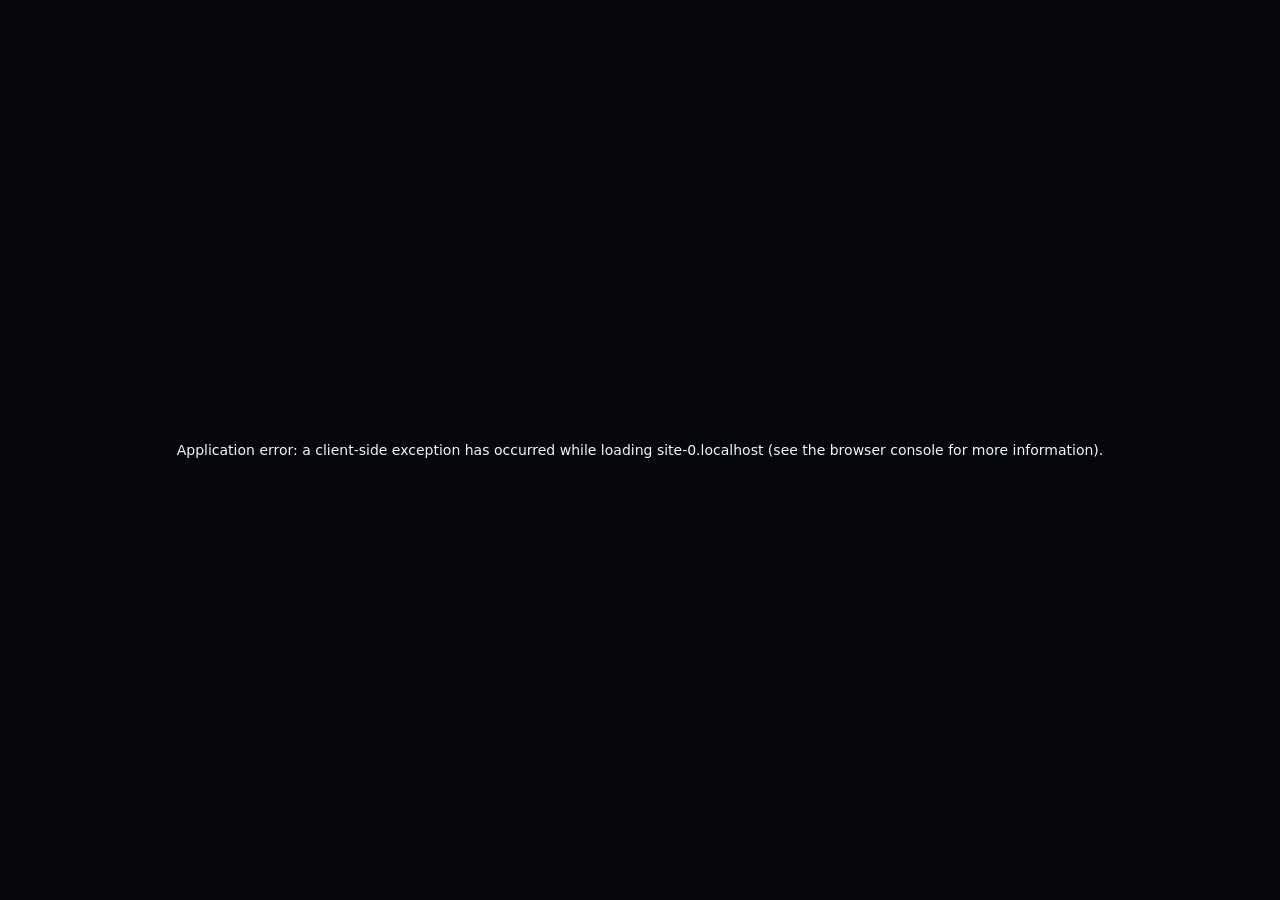
==== links.html @ 50192e91 "first commit" ====
<!DOCTYPE html><html lang="en" class="dark"><head><meta charSet="utf-8"/><meta name="viewport" content="width=device-width, initial-scale=1, viewport-fit=cover"/><link rel="preload" as="image" imageSrcSet="/_next/image?url=%2Flogo%2Forizontal_dark.png&amp;w=256&amp;q=75 1x, /_next/image?url=%2Flogo%2Forizontal_dark.png&amp;w=384&amp;q=75 2x"/><link rel="preload" as="image" imageSrcSet="/_next/image?url=%2Flogo%2Flogo.png&amp;w=32&amp;q=75 1x, /_next/image?url=%2Flogo%2Flogo.png&amp;w=48&amp;q=75 2x"/><link rel="stylesheet" href="/_next/static/css/7fbef840b55ca058.css" data-precedence="next"/><link rel="preload" as="script" fetchPriority="low" href="/_next/static/chunks/webpack-b70523822171baf7.js"/><script src="/_next/static/chunks/6d6cfd68-b781d8895e5e74b9.js" async=""></script><script src="/_next/static/chunks/381-860d182af0b8cc11.js" async=""></script><script src="/_next/static/chunks/main-app-25e0ee4512bead2b.js" async=""></script><script src="/_next/static/chunks/383-ba7be3ce822de2a2.js" async=""></script><script src="/_next/static/chunks/681-6764b51f396609ff.js" async=""></script><script src="/_next/static/chunks/487-b0c5629124b8f4a0.js" async=""></script><script src="/_next/static/chunks/app/links/page-db71707fa51d9bb1.js" async=""></script><script src="/_next/static/chunks/app/layout-7a78516323d9fe87.js" async=""></script><script src="/_next/static/chunks/app/not-found-2d436e8ee4851ce6.js" async=""></script><meta name="virtual-protocol-site-verification" content="6c3e185d72cd90257124e6027bcaf0b9"/><link rel="preconnect" href="https://fonts.googleapis.com"/><link rel="preconnect" href="https://fonts.gstatic.com" crossorigin="anonymous"/><link href="https://fonts.googleapis.com/css2?family=Inter:wght@400;500;600;700&amp;family=Geist+Mono:wght@400;500;600&amp;display=swap" rel="stylesheet"/><script src="/_next/static/chunks/polyfills-42372ed130431b0a.js" noModule=""></script></head><body class="bg-bg-deepest text-text-primary antialiased"><div hidden=""><!--$?--><template id="B:0"></template><!--/$--></div><script type="application/ld+json">{"@context":"https://schema.org","@graph":[{"@type":"Organization","@id":"https://mandate.finance/#organization","name":"Mandate","url":"https://mandate.finance","logo":"https://mandate.finance/logo/android-chrome-512x512.png"},{"@type":"WebSite","@id":"https://mandate.finance/#website","url":"https://mandate.finance","name":"Mandate","publisher":{"@id":"https://mandate.finance/#organization"},"inLanguage":"en"}]}</script><a href="#main-content" class="skip-to-main">Skip to content</a><main class="relative min-h-dvh overflow-hidden bg-bg-deepest text-text-primary"><div aria-hidden="true" class="pointer-events-none absolute inset-0" style="background:radial-gradient(ellipse 80% 50% at 50% -10%, color-mix(in srgb, var(--color-accent-500) 22%, transparent), transparent 70%), radial-gradient(ellipse 60% 40% at 80% 100%, color-mix(in srgb, #0ea5e9 10%, transparent), transparent 65%)"></div><div class="relative mx-auto flex w-full max-w-md flex-col px-4 pb-12 pt-8 sm:px-5 sm:pt-12"><a class="mb-8 self-start text-xs text-text-tertiary hover:text-text-secondary transition-colors" href="/">← <!-- -->Back to home</a><header class="mb-8 flex flex-col items-center text-center"><img alt="Mandate" width="144" height="36" decoding="async" data-nimg="1" class="object-contain shrink-0 h-9 w-auto" style="color:transparent" srcSet="/_next/image?url=%2Flogo%2Forizontal_dark.png&amp;w=256&amp;q=75 1x, /_next/image?url=%2Flogo%2Forizontal_dark.png&amp;w=384&amp;q=75 2x" src="/_next/image?url=%2Flogo%2Forizontal_dark.png&amp;w=384&amp;q=75"/><span class="text-xs text-text-tertiary italic tracking-wide mt-3 block">Your Rules. Your Money. Always.</span><p class="mt-3 max-w-[28ch] text-sm leading-relaxed text-text-secondary">Everything Mandate, in one place.</p></header><div class="space-y-7"><section class="space-y-2.5"><h2 class="px-1 text-[10px] font-semibold uppercase tracking-[0.16em] text-text-tertiary">Product</h2><div class="space-y-2"><a href="https://app.mandate.finance" target="_blank" rel="noopener noreferrer" class="group flex w-full items-center gap-3 rounded-2xl border border-accent-500/35 bg-accent-500/10 px-4 py-3.5 text-left transition-colors hover:bg-accent-500/15"><span class="flex h-10 w-10 shrink-0 items-center justify-center rounded-xl border border-accent-500/30 bg-accent-500/10"><img alt="Mandate" width="22" height="22" decoding="async" data-nimg="1" class="object-contain shrink-0" style="color:transparent" srcSet="/_next/image?url=%2Flogo%2Flogo.png&amp;w=32&amp;q=75 1x, /_next/image?url=%2Flogo%2Flogo.png&amp;w=48&amp;q=75 2x" src="/_next/image?url=%2Flogo%2Flogo.png&amp;w=48&amp;q=75"/></span><span class="min-w-0 flex-1"><span class="block text-sm font-semibold text-accent-200">Open Mandate app</span><span class="block text-[11px] text-text-tertiary mt-0.5">app.mandate.finance</span></span><svg xmlns="http://www.w3.org/2000/svg" width="24" height="24" viewBox="0 0 24 24" fill="none" stroke="currentColor" stroke-width="2" stroke-linecap="round" stroke-linejoin="round" class="lucide lucide-external-link h-3.5 w-3.5 shrink-0 text-accent-400/70"><path d="M15 3h6v6"></path><path d="M10 14 21 3"></path><path d="M18 13v6a2 2 0 0 1-2 2H5a2 2 0 0 1-2-2V8a2 2 0 0 1 2-2h6"></path></svg></a><a href="https://testflight.apple.com/join/zDsEtmat" target="_blank" rel="noopener noreferrer" class="group flex w-full items-center gap-3 rounded-2xl border px-4 py-3.5 text-left transition-colors border-white/10 bg-white/[0.03] hover:bg-white/[0.06] hover:border-white/16"><span class="flex h-10 w-10 shrink-0 items-center justify-center rounded-xl border border-white/10 bg-bg-elevated/80 text-text-secondary"><img alt="" loading="lazy" width="18" height="18" decoding="async" data-nimg="1" class="h-[18px] w-[18px] rounded-[4px]" style="color:transparent" srcSet="/_next/image?url=%2Flogo%2Fapple-touch-icon.png&amp;w=32&amp;q=75 1x, /_next/image?url=%2Flogo%2Fapple-touch-icon.png&amp;w=48&amp;q=75 2x" src="/_next/image?url=%2Flogo%2Fapple-touch-icon.png&amp;w=48&amp;q=75"/></span><span class="min-w-0 flex-1"><span class="block text-sm font-semibold truncate text-text-primary">App Store</span><span class="block text-[11px] text-text-tertiary truncate mt-0.5">Alpha · TestFlight</span></span><svg xmlns="http://www.w3.org/2000/svg" width="24" height="24" viewBox="0 0 24 24" fill="none" stroke="currentColor" stroke-width="2" stroke-linecap="round" stroke-linejoin="round" class="lucide lucide-external-link h-3.5 w-3.5 shrink-0 text-text-tertiary opacity-0 transition-opacity group-hover:opacity-100"><path d="M15 3h6v6"></path><path d="M10 14 21 3"></path><path d="M18 13v6a2 2 0 0 1-2 2H5a2 2 0 0 1-2-2V8a2 2 0 0 1 2-2h6"></path></svg></a><a href="https://play.google.com/store/apps/details?id=finance.mandate.app" target="_blank" rel="noopener noreferrer" class="group flex w-full items-center gap-3 rounded-2xl border px-4 py-3.5 text-left transition-colors border-white/10 bg-white/[0.03] hover:bg-white/[0.06] hover:border-white/16"><span class="flex h-10 w-10 shrink-0 items-center justify-center rounded-xl border border-white/10 bg-bg-elevated/80 text-text-secondary"><img alt="" loading="lazy" width="16" height="16" decoding="async" data-nimg="1" class="rounded-[3px] object-contain h-[18px] w-[18px]" style="color:transparent" src="/brand/google-play.svg"/></span><span class="min-w-0 flex-1"><span class="block text-sm font-semibold truncate text-text-primary">Google Play</span><span class="block text-[11px] text-text-tertiary truncate mt-0.5">Coming soon</span></span><svg xmlns="http://www.w3.org/2000/svg" width="24" height="24" viewBox="0 0 24 24" fill="none" stroke="currentColor" stroke-width="2" stroke-linecap="round" stroke-linejoin="round" class="lucide lucide-external-link h-3.5 w-3.5 shrink-0 text-text-tertiary opacity-0 transition-opacity group-hover:opacity-100"><path d="M15 3h6v6"></path><path d="M10 14 21 3"></path><path d="M18 13v6a2 2 0 0 1-2 2H5a2 2 0 0 1-2-2V8a2 2 0 0 1 2-2h6"></path></svg></a></div></section><section class="space-y-2.5"><h2 class="px-1 text-[10px] font-semibold uppercase tracking-[0.16em] text-text-tertiary">$MANDATE</h2><div class="space-y-2"><a href="https://app.virtuals.io/virtuals/119656" target="_blank" rel="noopener noreferrer" class="group flex w-full items-center gap-3 rounded-2xl border px-4 py-3.5 text-left transition-colors border-accent-500/35 bg-accent-500/10 hover:bg-accent-500/15"><span class="flex h-10 w-10 shrink-0 items-center justify-center rounded-xl border border-accent-500/30 bg-accent-500/10 text-accent-300"><img alt="Virtuals" loading="lazy" width="16" height="16" decoding="async" data-nimg="1" class="rounded-[3px] object-contain h-5 w-5" style="color:transparent" src="/brand/virtuals.png"/></span><span class="min-w-0 flex-1"><span class="block text-sm font-semibold truncate text-accent-200">$MANDATE — Virtuals</span><span class="block text-[11px] text-text-tertiary truncate mt-0.5">Token page on Virtuals</span></span><svg xmlns="http://www.w3.org/2000/svg" width="24" height="24" viewBox="0 0 24 24" fill="none" stroke="currentColor" stroke-width="2" stroke-linecap="round" stroke-linejoin="round" class="lucide lucide-external-link h-3.5 w-3.5 shrink-0 text-text-tertiary opacity-0 transition-opacity group-hover:opacity-100"><path d="M15 3h6v6"></path><path d="M10 14 21 3"></path><path d="M18 13v6a2 2 0 0 1-2 2H5a2 2 0 0 1-2-2V8a2 2 0 0 1 2-2h6"></path></svg></a><a href="https://matcha.xyz/tokens/robinhood/0x51cbdd4980d60a579a0793dfa28045fe751bdc9f?buyAddress=0x51cbdd4980d60a579a0793dfa28045fe751bdc9f&amp;buyChain=4663&amp;sellAddress=0x5fc5360d0400a0fd4f2af552add042d716f1d168&amp;sellChain=4663" target="_blank" rel="noopener noreferrer" class="group flex w-full items-center gap-3 rounded-2xl border px-4 py-3.5 text-left transition-colors border-white/10 bg-white/[0.03] hover:bg-white/[0.06] hover:border-white/16"><span class="flex h-10 w-10 shrink-0 items-center justify-center rounded-xl border border-white/10 bg-bg-elevated/80 text-text-secondary"><img alt="Matcha" loading="lazy" width="16" height="16" decoding="async" data-nimg="1" class="rounded-[3px] object-contain h-5 w-5" style="color:transparent" src="/brand/matcha.png"/></span><span class="min-w-0 flex-1"><span class="block text-sm font-semibold truncate text-text-primary">Trade on Matcha</span><span class="block text-[11px] text-text-tertiary truncate mt-0.5">Robinhood Chain · Matcha</span></span><svg xmlns="http://www.w3.org/2000/svg" width="24" height="24" viewBox="0 0 24 24" fill="none" stroke="currentColor" stroke-width="2" stroke-linecap="round" stroke-linejoin="round" class="lucide lucide-external-link h-3.5 w-3.5 shrink-0 text-text-tertiary opacity-0 transition-opacity group-hover:opacity-100"><path d="M15 3h6v6"></path><path d="M10 14 21 3"></path><path d="M18 13v6a2 2 0 0 1-2 2H5a2 2 0 0 1-2-2V8a2 2 0 0 1 2-2h6"></path></svg></a><a href="https://robinhoodchain.blockscout.com/address/0x51cbDD4980D60A579A0793dfA28045fE751bdC9f" target="_blank" rel="noopener noreferrer" class="group flex w-full items-center gap-3 rounded-2xl border px-4 py-3.5 text-left transition-colors border-white/10 bg-white/[0.03] hover:bg-white/[0.06] hover:border-white/16"><span class="flex h-10 w-10 shrink-0 items-center justify-center rounded-xl border border-white/10 bg-bg-elevated/80 text-text-secondary"><img alt="Blockscout" loading="lazy" width="16" height="16" decoding="async" data-nimg="1" class="rounded-[3px] object-contain h-5 w-5" style="color:transparent" src="/brand/blockscout.png"/></span><span class="min-w-0 flex-1"><span class="block text-sm font-semibold truncate text-text-primary">Blockscout</span><span class="block text-[11px] text-text-tertiary truncate mt-0.5">View contract on explorer</span></span><svg xmlns="http://www.w3.org/2000/svg" width="24" height="24" viewBox="0 0 24 24" fill="none" stroke="currentColor" stroke-width="2" stroke-linecap="round" stroke-linejoin="round" class="lucide lucide-external-link h-3.5 w-3.5 shrink-0 text-text-tertiary opacity-0 transition-opacity group-hover:opacity-100"><path d="M15 3h6v6"></path><path d="M10 14 21 3"></path><path d="M18 13v6a2 2 0 0 1-2 2H5a2 2 0 0 1-2-2V8a2 2 0 0 1 2-2h6"></path></svg></a><a href="https://robinscan.io/address/0x51cbDD4980D60A579A0793dfA28045fE751bdC9f" target="_blank" rel="noopener noreferrer" class="group flex w-full items-center gap-3 rounded-2xl border px-4 py-3.5 text-left transition-colors border-white/10 bg-white/[0.03] hover:bg-white/[0.06] hover:border-white/16"><span class="flex h-10 w-10 shrink-0 items-center justify-center rounded-xl border border-white/10 bg-bg-elevated/80 text-text-secondary"><img alt="Robinscan" loading="lazy" width="16" height="16" decoding="async" data-nimg="1" class="rounded-[3px] object-contain h-5 w-5" style="color:transparent" src="/brand/robinscan.png"/></span><span class="min-w-0 flex-1"><span class="block text-sm font-semibold truncate text-text-primary">Robinscan</span><span class="block text-[11px] text-text-tertiary truncate mt-0.5">View contract on explorer</span></span><svg xmlns="http://www.w3.org/2000/svg" width="24" height="24" viewBox="0 0 24 24" fill="none" stroke="currentColor" stroke-width="2" stroke-linecap="round" stroke-linejoin="round" class="lucide lucide-external-link h-3.5 w-3.5 shrink-0 text-text-tertiary opacity-0 transition-opacity group-hover:opacity-100"><path d="M15 3h6v6"></path><path d="M10 14 21 3"></path><path d="M18 13v6a2 2 0 0 1-2 2H5a2 2 0 0 1-2-2V8a2 2 0 0 1 2-2h6"></path></svg></a><button type="button" class="group flex w-full items-center gap-3 rounded-2xl border border-white/10 bg-white/[0.03] px-4 py-3.5 text-left transition-colors hover:bg-white/[0.06] hover:border-white/16"><span class="flex h-10 w-10 shrink-0 items-center justify-center rounded-xl border border-white/10 bg-bg-elevated/80 text-text-secondary"><svg xmlns="http://www.w3.org/2000/svg" width="24" height="24" viewBox="0 0 24 24" fill="none" stroke="currentColor" stroke-width="2" stroke-linecap="round" stroke-linejoin="round" class="lucide lucide-copy h-4 w-4"><rect width="14" height="14" x="8" y="8" rx="2" ry="2"></rect><path d="M4 16c-1.1 0-2-.9-2-2V4c0-1.1.9-2 2-2h10c1.1 0 2 .9 2 2"></path></svg></span><span class="min-w-0 flex-1"><span class="block text-sm font-semibold text-text-primary">Copy CA</span><span class="block text-[11px] font-mono text-text-tertiary truncate mt-0.5">0x51cbDD4980D60A579A0793dfA28045fE751bdC9f</span></span></button></div></section><section class="space-y-2.5"><h2 class="px-1 text-[10px] font-semibold uppercase tracking-[0.16em] text-text-tertiary">Socials</h2><div class="space-y-2"><a href="https://x.com/Mandate_AI" target="_blank" rel="noopener noreferrer" class="group flex w-full items-center gap-3 rounded-2xl border px-4 py-3.5 text-left transition-colors border-white/10 bg-white/[0.03] hover:bg-white/[0.06] hover:border-white/16"><span class="flex h-10 w-10 shrink-0 items-center justify-center rounded-xl border border-white/10 bg-bg-elevated/80 text-text-secondary"><svg viewBox="0 0 24 24" fill="currentColor" class="h-4 w-4"><path d="M18.901 1.153h3.68l-8.04 9.19L24 22.846h-7.406l-5.8-7.584-6.638 7.584H.474l8.6-9.83L0 1.154h7.594l5.243 6.932ZM17.61 20.644h2.039L6.486 3.24H4.298Z"></path></svg></span><span class="min-w-0 flex-1"><span class="block text-sm font-semibold truncate text-text-primary">X</span><span class="block text-[11px] text-text-tertiary truncate mt-0.5">@Mandate_AI</span></span><svg xmlns="http://www.w3.org/2000/svg" width="24" height="24" viewBox="0 0 24 24" fill="none" stroke="currentColor" stroke-width="2" stroke-linecap="round" stroke-linejoin="round" class="lucide lucide-external-link h-3.5 w-3.5 shrink-0 text-text-tertiary opacity-0 transition-opacity group-hover:opacity-100"><path d="M15 3h6v6"></path><path d="M10 14 21 3"></path><path d="M18 13v6a2 2 0 0 1-2 2H5a2 2 0 0 1-2-2V8a2 2 0 0 1 2-2h6"></path></svg></a><a href="https://discord.gg/24X4TtKtZm" target="_blank" rel="noopener noreferrer" class="group flex w-full items-center gap-3 rounded-2xl border px-4 py-3.5 text-left transition-colors border-white/10 bg-white/[0.03] hover:bg-white/[0.06] hover:border-white/16"><span class="flex h-10 w-10 shrink-0 items-center justify-center rounded-xl border border-white/10 bg-bg-elevated/80 text-text-secondary"><svg viewBox="0 0 24 24" fill="currentColor" class="h-4 w-4"><path d="M20.317 4.3698a19.7913 19.7913 0 00-4.8851-1.5152.0741.0741 0 00-.0785.0371c-.211.3753-.4447.8648-.6083 1.2495-1.8447-.2762-3.68-.2762-5.4868 0-.1636-.3933-.4058-.8742-.6177-1.2495a.077.077 0 00-.0785-.037 19.7363 19.7363 0 00-4.8852 1.515.0699.0699 0 00-.0321.0277C.5334 9.0458-.319 13.5799.0992 18.0578a.0824.0824 0 00.0312.0561c2.0528 1.5076 4.0413 2.4228 5.9929 3.0294a.0777.0777 0 00.0842-.0276c.4616-.6304.8731-1.2952 1.226-1.9942a.076.076 0 00-.0416-.1057c-.6528-.2476-1.2743-.5495-1.8722-.8923a.077.077 0 01-.0076-.1277c.1258-.0943.2517-.1923.3718-.2914a.0743.0743 0 01.0776-.0105c3.9278 1.7933 8.18 1.7933 12.0614 0a.0739.0739 0 01.0785.0095c.1202.099.246.1981.3728.2924a.077.077 0 01-.0066.1276 12.2986 12.2986 0 01-1.873.8914.0766.0766 0 00-.0407.1067c.3604.698.7719 1.3628 1.225 1.9932a.076.076 0 00.0842.0286c1.961-.6067 3.9495-1.5219 6.0023-3.0294a.077.077 0 00.0313-.0552c.5004-5.177-.8382-9.6739-3.5485-13.6604a.061.061 0 00-.0312-.0286zM8.02 15.3312c-1.1825 0-2.1569-1.0857-2.1569-2.419 0-1.3332.9555-2.4189 2.157-2.4189 1.2108 0 2.1757 1.0952 2.1568 2.419 0 1.3332-.9555 2.4189-2.1569 2.4189zm7.9748 0c-1.1825 0-2.1569-1.0857-2.1569-2.419 0-1.3332.9554-2.4189 2.157-2.4189 1.2108 0 2.1757 1.0952 2.1568 2.419 0 1.3332-.946 2.4189-2.1569 2.4189Z"></path></svg></span><span class="min-w-0 flex-1"><span class="block text-sm font-semibold truncate text-text-primary">Discord</span><span class="block text-[11px] text-text-tertiary truncate mt-0.5">Community server</span></span><svg xmlns="http://www.w3.org/2000/svg" width="24" height="24" viewBox="0 0 24 24" fill="none" stroke="currentColor" stroke-width="2" stroke-linecap="round" stroke-linejoin="round" class="lucide lucide-external-link h-3.5 w-3.5 shrink-0 text-text-tertiary opacity-0 transition-opacity group-hover:opacity-100"><path d="M15 3h6v6"></path><path d="M10 14 21 3"></path><path d="M18 13v6a2 2 0 0 1-2 2H5a2 2 0 0 1-2-2V8a2 2 0 0 1 2-2h6"></path></svg></a><a href="https://t.me/Mandate_finance_official" target="_blank" rel="noopener noreferrer" class="group flex w-full items-center gap-3 rounded-2xl border px-4 py-3.5 text-left transition-colors border-white/10 bg-white/[0.03] hover:bg-white/[0.06] hover:border-white/16"><span class="flex h-10 w-10 shrink-0 items-center justify-center rounded-xl border border-white/10 bg-bg-elevated/80 text-text-secondary"><svg viewBox="0 0 24 24" fill="currentColor" class="h-4 w-4"><path d="M11.944 0A12 12 0 0 0 0 12a12 12 0 0 0 12 12 12 12 0 0 0 12-12A12 12 0 0 0 12 0a12 12 0 0 0-.056 0zm4.962 7.224c.1-.002.321.023.465.14a.506.506 0 0 1 .171.325c.016.093.036.306.02.472-.18 1.898-.962 6.502-1.36 8.627-.168.9-.499 1.201-.82 1.23-.696.065-1.225-.46-1.9-.902-1.056-.693-1.653-1.124-2.678-1.8-1.185-.78-.417-1.21.258-1.91.177-.184 3.247-2.977 3.307-3.23.007-.032.014-.15-.056-.212s-.174-.041-.249-.024c-.106.024-1.793 1.14-5.061 3.345-.48.33-.913.49-1.302.48-.428-.008-1.252-.241-1.865-.44-.752-.245-1.349-.374-1.297-.789.027-.216.325-.437.893-.663 3.498-1.524 5.83-2.529 6.998-3.014 3.332-1.386 4.025-1.627 4.476-1.635z"></path></svg></span><span class="min-w-0 flex-1"><span class="block text-sm font-semibold truncate text-text-primary">Telegram Channel</span><span class="block text-[11px] text-text-tertiary truncate mt-0.5">Official announcements</span></span><svg xmlns="http://www.w3.org/2000/svg" width="24" height="24" viewBox="0 0 24 24" fill="none" stroke="currentColor" stroke-width="2" stroke-linecap="round" stroke-linejoin="round" class="lucide lucide-external-link h-3.5 w-3.5 shrink-0 text-text-tertiary opacity-0 transition-opacity group-hover:opacity-100"><path d="M15 3h6v6"></path><path d="M10 14 21 3"></path><path d="M18 13v6a2 2 0 0 1-2 2H5a2 2 0 0 1-2-2V8a2 2 0 0 1 2-2h6"></path></svg></a><a href="https://t.me/MandateFinance" target="_blank" rel="noopener noreferrer" class="group flex w-full items-center gap-3 rounded-2xl border px-4 py-3.5 text-left transition-colors border-white/10 bg-white/[0.03] hover:bg-white/[0.06] hover:border-white/16"><span class="flex h-10 w-10 shrink-0 items-center justify-center rounded-xl border border-white/10 bg-bg-elevated/80 text-text-secondary"><svg viewBox="0 0 24 24" fill="currentColor" class="h-4 w-4"><path d="M11.944 0A12 12 0 0 0 0 12a12 12 0 0 0 12 12 12 12 0 0 0 12-12A12 12 0 0 0 12 0a12 12 0 0 0-.056 0zm4.962 7.224c.1-.002.321.023.465.14a.506.506 0 0 1 .171.325c.016.093.036.306.02.472-.18 1.898-.962 6.502-1.36 8.627-.168.9-.499 1.201-.82 1.23-.696.065-1.225-.46-1.9-.902-1.056-.693-1.653-1.124-2.678-1.8-1.185-.78-.417-1.21.258-1.91.177-.184 3.247-2.977 3.307-3.23.007-.032.014-.15-.056-.212s-.174-.041-.249-.024c-.106.024-1.793 1.14-5.061 3.345-.48.33-.913.49-1.302.48-.428-.008-1.252-.241-1.865-.44-.752-.245-1.349-.374-1.297-.789.027-.216.325-.437.893-.663 3.498-1.524 5.83-2.529 6.998-3.014 3.332-1.386 4.025-1.627 4.476-1.635z"></path></svg></span><span class="min-w-0 flex-1"><span class="block text-sm font-semibold truncate text-text-primary">Telegram Group</span><span class="block text-[11px] text-text-tertiary truncate mt-0.5">Community chat</span></span><svg xmlns="http://www.w3.org/2000/svg" width="24" height="24" viewBox="0 0 24 24" fill="none" stroke="currentColor" stroke-width="2" stroke-linecap="round" stroke-linejoin="round" class="lucide lucide-external-link h-3.5 w-3.5 shrink-0 text-text-tertiary opacity-0 transition-opacity group-hover:opacity-100"><path d="M15 3h6v6"></path><path d="M10 14 21 3"></path><path d="M18 13v6a2 2 0 0 1-2 2H5a2 2 0 0 1-2-2V8a2 2 0 0 1 2-2h6"></path></svg></a><a href="https://github.com/Mandate-Finance" target="_blank" rel="noopener noreferrer" class="group flex w-full items-center gap-3 rounded-2xl border px-4 py-3.5 text-left transition-colors border-white/10 bg-white/[0.03] hover:bg-white/[0.06] hover:border-white/16"><span class="flex h-10 w-10 shrink-0 items-center justify-center rounded-xl border border-white/10 bg-bg-elevated/80 text-text-secondary"><svg viewBox="0 0 24 24" fill="currentColor" class="h-4 w-4"><path d="M12 .297c-6.63 0-12 5.373-12 12 0 5.303 3.438 9.8 8.205 11.385.6.113.82-.258.82-.577 0-.285-.01-1.04-.015-2.04-3.338.724-4.042-1.61-4.042-1.61C4.422 18.07 3.633 17.7 3.633 17.7c-1.087-.744.084-.729.084-.729 1.205.084 1.838 1.236 1.838 1.236 1.07 1.835 2.809 1.305 3.495.998.108-.776.417-1.305.76-1.605-2.665-.3-5.466-1.332-5.466-5.93 0-1.31.465-2.38 1.235-3.22-.135-.303-.54-1.523.105-3.176 0 0 1.005-.322 3.3 1.23.96-.267 1.98-.399 3-.405 1.02.006 2.04.138 3 .405 2.28-1.552 3.285-1.23 3.285-1.23.645 1.653.24 2.873.12 3.176.765.84 1.23 1.91 1.23 3.22 0 4.61-2.805 5.625-5.475 5.92.42.36.81 1.096.81 2.22 0 1.606-.015 2.896-.015 3.286 0 .315.21.69.825.57C20.565 22.092 24 17.592 24 12.297c0-6.627-5.373-12-12-12"></path></svg></span><span class="min-w-0 flex-1"><span class="block text-sm font-semibold truncate text-text-primary">GitHub</span><span class="block text-[11px] text-text-tertiary truncate mt-0.5">Open source</span></span><svg xmlns="http://www.w3.org/2000/svg" width="24" height="24" viewBox="0 0 24 24" fill="none" stroke="currentColor" stroke-width="2" stroke-linecap="round" stroke-linejoin="round" class="lucide lucide-external-link h-3.5 w-3.5 shrink-0 text-text-tertiary opacity-0 transition-opacity group-hover:opacity-100"><path d="M15 3h6v6"></path><path d="M10 14 21 3"></path><path d="M18 13v6a2 2 0 0 1-2 2H5a2 2 0 0 1-2-2V8a2 2 0 0 1 2-2h6"></path></svg></a></div></section><section class="space-y-2.5"><h2 class="px-1 text-[10px] font-semibold uppercase tracking-[0.16em] text-text-tertiary">Docs &amp; legal</h2><div class="space-y-2"><a href="https://mandate.gitbook.io/" target="_blank" rel="noopener noreferrer" class="group flex w-full items-center gap-3 rounded-2xl border px-4 py-3.5 text-left transition-colors border-white/10 bg-white/[0.03] hover:bg-white/[0.06] hover:border-white/16"><span class="flex h-10 w-10 shrink-0 items-center justify-center rounded-xl border border-white/10 bg-bg-elevated/80 text-text-secondary"><svg viewBox="0 0 24 24" fill="currentColor" class="h-4 w-4"><path d="M10.802 17.77a.703.703 0 1 1-.002 1.406.703.703 0 0 1 .002-1.406m11.024-4.347a.703.703 0 1 1 .001-1.406.703.703 0 0 1-.001 1.406m0-2.876a2.176 2.176 0 0 0-2.174 2.174c0 .233.039.465.115.691l-7.181 3.823a2.165 2.165 0 0 0-1.784-.937c-.829 0-1.584.475-1.95 1.216l-6.451-3.402c-.682-.358-1.192-1.48-1.138-2.502.028-.533.212-.947.493-1.107.178-.1.392-.092.62.027l.042.023c1.71.9 7.304 3.847 7.54 3.956.363.168.565.237 1.185-.057l11.564-6.014c.17-.064.368-.227.368-.474 0-.342-.354-.477-.355-.477-.658-.315-1.669-.788-2.655-1.25-2.108-.987-4.497-2.105-5.546-2.655-.906-.474-1.635-.074-1.765.006l-.252.125C7.78 6.048 1.46 9.178 1.1 9.397.457 9.789.058 10.57.006 11.539c-.08 1.537.703 3.14 1.824 3.727l6.822 3.518a2.175 2.175 0 0 0 2.15 1.862 2.177 2.177 0 0 0 2.173-2.14l7.514-4.073c.38.298.853.461 1.337.461A2.176 2.176 0 0 0 24 12.72a2.176 2.176 0 0 0-2.174-2.174"></path></svg></span><span class="min-w-0 flex-1"><span class="block text-sm font-semibold truncate text-text-primary">Documentation</span><span class="block text-[11px] text-text-tertiary truncate mt-0.5">GitBook guides</span></span><svg xmlns="http://www.w3.org/2000/svg" width="24" height="24" viewBox="0 0 24 24" fill="none" stroke="currentColor" stroke-width="2" stroke-linecap="round" stroke-linejoin="round" class="lucide lucide-external-link h-3.5 w-3.5 shrink-0 text-text-tertiary opacity-0 transition-opacity group-hover:opacity-100"><path d="M15 3h6v6"></path><path d="M10 14 21 3"></path><path d="M18 13v6a2 2 0 0 1-2 2H5a2 2 0 0 1-2-2V8a2 2 0 0 1 2-2h6"></path></svg></a><a class="group flex w-full items-center gap-3 rounded-2xl border px-4 py-3.5 text-left transition-colors border-white/10 bg-white/[0.03] hover:bg-white/[0.06] hover:border-white/16" href="/privacy"><span class="flex h-10 w-10 shrink-0 items-center justify-center rounded-xl border border-white/10 bg-bg-elevated/80 text-text-secondary"><span class="text-[11px] font-bold tracking-wide">P</span></span><span class="min-w-0 flex-1"><span class="block text-sm font-semibold truncate text-text-primary">Privacy Policy</span></span></a><a class="group flex w-full items-center gap-3 rounded-2xl border px-4 py-3.5 text-left transition-colors border-white/10 bg-white/[0.03] hover:bg-white/[0.06] hover:border-white/16" href="/terms"><span class="flex h-10 w-10 shrink-0 items-center justify-center rounded-xl border border-white/10 bg-bg-elevated/80 text-text-secondary"><span class="text-[11px] font-bold tracking-wide">T</span></span><span class="min-w-0 flex-1"><span class="block text-sm font-semibold truncate text-text-primary">Terms of Service</span></span></a></div></section></div><p class="mt-10 text-center text-[11px] text-text-tertiary">mandate.finance/links</p></div></main><!--$?--><template id="B:1"></template><!--/$--><script>requestAnimationFrame(function(){$RT=performance.now()});</script><script src="/_next/static/chunks/webpack-b70523822171baf7.js" id="_R_" async=""></script><div hidden id="S:1"></div><script>$RB=[];$RV=function(a){$RT=performance.now();for(var b=0;b<a.length;b+=2){var c=a[b],e=a[b+1];null!==e.parentNode&&e.parentNode.removeChild(e);var f=c.parentNode;if(f){var g=c.previousSibling,h=0;do{if(c&&8===c.nodeType){var d=c.data;if("/$"===d||"/&"===d)if(0===h)break;else h--;else"$"!==d&&"$?"!==d&&"$~"!==d&&"$!"!==d&&"&"!==d||h++}d=c.nextSibling;f.removeChild(c);c=d}while(c);for(;e.firstChild;)f.insertBefore(e.firstChild,c);g.data="$";g._reactRetry&&requestAnimationFrame(g._reactRetry)}}a.length=0};
$RC=function(a,b){if(b=document.getElementById(b))(a=document.getElementById(a))?(a.previousSibling.data="$~",$RB.push(a,b),2===$RB.length&&("number"!==typeof $RT?requestAnimationFrame($RV.bind(null,$RB)):(a=performance.now(),setTimeout($RV.bind(null,$RB),2300>a&&2E3<a?2300-a:$RT+300-a)))):b.parentNode.removeChild(b)};$RC("B:1","S:1")</script><title>Links | Mandate</title><meta name="description" content="All Mandate links in one place — app, $MANDATE, socials, and docs."/><link rel="manifest" href="/logo/site.webmanifest"/><meta name="robots" content="index, follow"/><meta name="googlebot" content="index, follow, max-video-preview:-1, max-image-preview:large, max-snippet:-1"/><meta name="virtual-protocol-site-verification" content="6c3e185d72cd90257124e6027bcaf0b9"/><link rel="canonical" href="https://mandate.finance/links"/><meta name="mobile-web-app-capable" content="yes"/><meta name="apple-mobile-web-app-title" content="Mandate"/><meta name="apple-mobile-web-app-status-bar-style" content="black-translucent"/><meta property="og:title" content="Links | Mandate"/><meta property="og:description" content="All Mandate links in one place — app, $MANDATE, socials, and docs."/><meta property="og:url" content="https://mandate.finance/links"/><meta property="og:type" content="website"/><meta name="twitter:card" content="summary_large_image"/><meta name="twitter:title" content="Mandate | Your Rules. Your Money. Always."/><meta name="twitter:description" content="The first platform that equips the money in your hands with an intelligent digital assistant, safely running within your guardrails."/><meta name="twitter:image" content="https://mandate.finance/opengraph-image"/><link rel="shortcut icon" href="/logo/favicon.ico"/><link rel="icon" href="/logo/favicon-16x16.png" sizes="16x16" type="image/png"/><link rel="icon" href="/logo/favicon-32x32.png" sizes="32x32" type="image/png"/><link rel="icon" href="/logo/android-chrome-192x192.png" sizes="192x192" type="image/png"/><link rel="icon" href="/logo/android-chrome-512x512.png" sizes="512x512" type="image/png"/><link rel="apple-touch-icon" href="/logo/apple-touch-icon.png"/><script>document.querySelectorAll('body link[rel="icon"], body link[rel="apple-touch-icon"]').forEach(el => document.head.appendChild(el))</script><div hidden id="S:0"></div><script>$RC("B:0","S:0")</script><script>(self.__next_f=self.__next_f||[]).push([0])</script><script>self.__next_f.push([1,"1:\"$Sreact.fragment\"\n3:I[4570,[],\"\"]\n4:I[5144,[],\"\"]\n5:I[7702,[\"383\",\"static/chunks/383-ba7be3ce822de2a2.js\",\"681\",\"static/chunks/681-6764b51f396609ff.js\",\"487\",\"static/chunks/487-b0c5629124b8f4a0.js\",\"732\",\"static/chunks/app/links/page-db71707fa51d9bb1.js\"],\"LinksPage\"]\n6:I[8579,[],\"OutletBoundary\"]\n8:I[2210,[],\"AsyncMetadataOutlet\"]\na:I[8579,[],\"ViewportBoundary\"]\nc:I[8579,[],\"MetadataBoundary\"]\nd:\"$Sreact.suspense\"\nf:I[4754,[],\"\"]\n11:I[1348,[\"681\",\"static/chunks/681-6764b51f396609ff.js\",\"177\",\"static/chunks/app/layout-7a78516323d9fe87.js\"],\"default\"]\n16:I[6659,[\"681\",\"static/chunks/681-6764b51f396609ff.js\",\"177\",\"static/chunks/app/layout-7a78516323d9fe87.js\"],\"RefCaptureMount\"]\n17:I[6383,[\"383\",\"static/chunks/383-ba7be3ce822de2a2.js\",\"345\",\"static/chunks/app/not-found-2d436e8ee4851ce6.js\"],\"\"]\n18:I[7466,[],\"IconMark\"]\n:HL[\"/_next/static/css/7fbef840b55ca058.css\",\"style\"]\n"])</script><script>self.__next_f.push([1,"0:{\"P\":null,\"b\":\"q10v0GFr1orrbV1XImnJk\",\"p\":\"\",\"c\":[\"\",\"links?_rsc=1p-R_iEY6bj0jY31\"],\"i\":false,\"f\":[[[\"\",{\"children\":[\"links\",{\"children\":[\"__PAGE__\",{}]}]},\"$undefined\",\"$undefined\",true],[\"\",[\"$\",\"$1\",\"c\",{\"children\":[[[\"$\",\"link\",\"0\",{\"rel\":\"stylesheet\",\"href\":\"/_next/static/css/7fbef840b55ca058.css\",\"precedence\":\"next\",\"crossOrigin\":\"$undefined\",\"nonce\":\"$undefined\"}]],\"$L2\"]}],{\"children\":[\"links\",[\"$\",\"$1\",\"c\",{\"children\":[null,[\"$\",\"$L3\",null,{\"parallelRouterKey\":\"children\",\"error\":\"$undefined\",\"errorStyles\":\"$undefined\",\"errorScripts\":\"$undefined\",\"template\":[\"$\",\"$L4\",null,{}],\"templateStyles\":\"$undefined\",\"templateScripts\":\"$undefined\",\"notFound\":\"$undefined\",\"forbidden\":\"$undefined\",\"unauthorized\":\"$undefined\"}]]}],{\"children\":[\"__PAGE__\",[\"$\",\"$1\",\"c\",{\"children\":[[\"$\",\"$L5\",null,{}],null,[\"$\",\"$L6\",null,{\"children\":[\"$L7\",[\"$\",\"$L8\",null,{\"promise\":\"$@9\"}]]}]]}],{},null,false]},null,false]},null,false],[\"$\",\"$1\",\"h\",{\"children\":[null,[[\"$\",\"$La\",null,{\"children\":\"$Lb\"}],null],[\"$\",\"$Lc\",null,{\"children\":[\"$\",\"div\",null,{\"hidden\":true,\"children\":[\"$\",\"$d\",null,{\"fallback\":null,\"children\":\"$Le\"}]}]}]]}],false]],\"m\":\"$undefined\",\"G\":[\"$f\",[]],\"s\":false,\"S\":false}\n"])</script><script>self.__next_f.push([1,"2:[\"$\",\"html\",null,{\"lang\":\"en\",\"className\":\"dark\",\"children\":[[\"$\",\"head\",null,{\"children\":[[\"$\",\"meta\",null,{\"name\":\"virtual-protocol-site-verification\",\"content\":\"6c3e185d72cd90257124e6027bcaf0b9\"}],[\"$\",\"link\",null,{\"rel\":\"preconnect\",\"href\":\"https://fonts.googleapis.com\"}],[\"$\",\"link\",null,{\"rel\":\"preconnect\",\"href\":\"https://fonts.gstatic.com\",\"crossOrigin\":\"anonymous\"}],[\"$\",\"link\",null,{\"href\":\"https://fonts.googleapis.com/css2?family=Inter:wght@400;500;600;700\u0026family=Geist+Mono:wght@400;500;600\u0026display=swap\",\"rel\":\"stylesheet\"}]]}],[\"$\",\"body\",null,{\"className\":\"bg-bg-deepest text-text-primary antialiased\",\"children\":\"$L10\"}]]}]\nb:[[\"$\",\"meta\",\"0\",{\"charSet\":\"utf-8\"}],[\"$\",\"meta\",\"1\",{\"name\":\"viewport\",\"content\":\"width=device-width, initial-scale=1, viewport-fit=cover\"}]]\n7:null\n"])</script><script>self.__next_f.push([1,"10:[\"$\",\"$L11\",null,{\"formats\":\"$undefined\",\"locale\":\"en\",\"messages\":{\"landing\":{\"a11y\":{\"skipToContent\":\"Skip to content\",\"scrollToIntro\":\"Scroll to introduction\",\"benefitsChatDemo\":\"Example conversation with your Mandate agent\"},\"nav\":{\"howItWorks\":\"How It Works\",\"features\":\"Product\",\"pricing\":\"Pricing\",\"security\":\"Security\",\"waitlist\":\"Access mEARN\",\"earlyAccess\":\"Access mEARN Vault\",\"strategies\":\"Strategies\",\"docs\":\"Docs\",\"gitHub\":\"GitHub\",\"roadmap\":\"Roadmap\",\"team\":\"Team\",\"socials\":{\"label\":\"Socials\",\"xDesc\":\"@Mandate_AI\",\"discordDesc\":\"Community server\",\"telegramChannel\":\"Telegram Channel\",\"telegramChannelDesc\":\"Official announcements\",\"telegramGroup\":\"Telegram Group\",\"telegramGroupDesc\":\"Community chat\",\"githubDesc\":\"Open source\"},\"token\":{\"label\":\"$$MANDATE\",\"virtuals\":\"$$MANDATE — Virtuals\",\"virtualsDesc\":\"Token page on Virtuals\",\"trade\":\"Trade on Matcha\",\"tradeDesc\":\"Robinhood Chain · Matcha\",\"blockscout\":\"Blockscout\",\"robinscan\":\"Robinscan\",\"explorersDesc\":\"View contract on explorer\",\"ca\":\"Copy CA\",\"caCopied\":\"CA copied\"}},\"hero\":{\"titleStatic\":\"Your\",\"titleRotate1\":\"Money.\",\"titleRotate2\":\"Mandate.\",\"subtitle\":\"Always Working, Always Yours.\",\"description\":\"The first platform that equips the money in your hands with an intelligent digital assistant, safely running within your guardrails.\",\"ctaPrimary\":\"Access mEARN Vault\",\"ctaBuy\":\"Buy $MANDATE\",\"ctaSecondary\":\"Documentation\",\"ctaTertiary\":\"How it works\",\"title\":\"Your Money.\",\"titleHighlight\":\"Your Rules. Always.\",\"availability\":{\"label\":\"Available on\",\"note\":\"Full experience on desktop web. iOS and Android apps are still in alpha testing.\",\"webTitle\":\"Desktop Web\",\"webStatus\":\"Full experience\",\"webAria\":\"Open the full Mandate experience on desktop web\",\"iosTitle\":\"App Store\",\"iosStatus\":\"Alpha · TestFlight\",\"iosAria\":\"Join the Mandate alpha on TestFlight\",\"androidTitle\":\"Google Play\",\"androidStatus\":\"Coming soon\",\"androidAria\":\"Google Play — coming soon\"}},\"problem\":{\"eyebrow\":\"The Problem\",\"title\":\"Every existing solution grows your money by taking it out of your hands first.\",\"subtitle\":\"\",\"cards\":[{\"title\":\"The compromise\",\"body\":\"Generic strategies built for the average investor. Not your goals, not your risk tolerance, not your timeline.\"},{\"title\":\"The trade-off\",\"body\":\"Doing it yourself takes time you do not always have. Getting help means handing over ownership of your funds.\"},{\"title\":\"The barriers\",\"body\":\"The best TradFi products require $100K minimums, ongoing fees, trusted advisors. The best DeFi tools require coding.\"}],\"resolution\":\"For the first time, you don't just own the funds.\\nYou can also own the strategy that grows them.\"},\"scrollReveal\":{\"text\":\"Every dollar will eventually have instructions attached to it.\",\"highlights\":[\"instructions\"]},\"features\":{\"eyebrow\":\"Our solution\",\"title\":\"Personalized finance has never been this effortless.\",\"subtitle\":\"Launch an agent that trades, lends, earns yield, rebalances, and manages risk 24/7. Your funds never leave your vault.\",\"visual\":{\"kicker\":\"Agent operating your vault\",\"vaultTitle\":\"Your vault\",\"agentActive\":\"Agent active\",\"ownerOnly\":\"Owner-only withdrawals\",\"steps\":[\"Monitor\",\"Rebalance\",\"Compound\",\"Report\"]},\"benefitsChat\":{\"heading\":\"Agent chat\",\"riskCaption\":\"Strategy goals\",\"tpLabel\":\"Target rate\",\"slLabel\":\"Min. liquidity\",\"tpValue\":\"Best available\",\"slValue\":\"$$10M+\",\"thread\":[{\"role\":\"user\",\"text\":\"Find the best yield on established markets only.\"},{\"role\":\"agent\",\"text\":\"Got it. I'll stick to markets with deep liquidity and a strong track record.\"},{\"role\":\"user\",\"text\":\"If a better rate comes along, move my funds automatically.\"},{\"role\":\"agent\",\"text\":\"Understood. I'll rotate the moment it clears the mandate's limits.\"},{\"role\":\"agent\",\"text\":\"Update: found a better rate and rebalanced. You're now earning an extra 0.3%.\"},{\"role\":\"user\",\"text\":\"Good, let me know if it moves again.\"}]},\"commandCenter\":{\"kicker\":\"Your money, always working, always yours.\",\"body\":\"Choose your goals and limits. The agent handles the timing, execution, and follow-through.\",\"vaultTitle\":\"Agentic Safe\",\"balanceLabel\":\"Automatically Executing\",\"live\":\"Live\",\"strategyLabel\":\"Current goal\",\"strategyValue\":\"Lend my USD at the best rate, only on large, established markets.\",\"strategyCycle\":[\"Lend my USD at the best rate, only on large, established markets.\",\"Buy a little ETH every week the market stays down.\",\"Triple my ETH staking rewards using leverage.\",\"Hold a 50:50 index of BTC and ETH, rebalanced daily.\"],\"actionsTitle\":\"What the agent keeps doing\",\"actions\":[\"Watch markets\",\"Move when timing matters\",\"Compound and report\"],\"pillars\":[{\"title\":\"Public / private strategies\",\"description\":\"Deposit into managed strategies or define your own. The agent follows the mandate and can never withdraw.\"},{\"title\":\"24/7 execution\",\"description\":\"Markets move while you sleep. Mandate keeps watching, rebalancing, and compounding.\"},{\"title\":\"Visible control\",\"description\":\"Every decision your agent makes is explained in plain language. You see what it did, why it acted, and that your limits held.\"}],\"activityTitle\":\"Recent activity\",\"activity\":[{\"time\":\"09:41:02\",\"message\":\"Current position is healthy\"},{\"time\":\"09:41:03\",\"message\":\"Scanning markets and rates\"},{\"time\":\"09:41:03\",\"message\":\"No abnormal market conditions detected\"},{\"time\":\"09:41:04\",\"message\":\"Higher lending rate found\"},{\"time\":\"09:41:04\",\"message\":\"Alternative passes all risk checks\"},{\"time\":\"09:41:05\",\"message\":\"Per mandate, rebalance position\"},{\"time\":\"09:41:06\",\"message\":\"Rotating liquidity to capture rate\"},{\"time\":\"09:41:06\",\"message\":\"Rebalance successful\"},{\"time\":\"09:41:07\",\"message\":\"Position now earning additional +0.3%\"},{\"time\":\"09:41:08\",\"message\":\"Continue monitoring for opportunities\"}],\"guardrailsTitle\":\"Active guardrails\",\"guardrails\":[\"No ownership transfers\",\"Approved markets only\",\"Code enforced limits\"]}},\"capabilities\":{\"eyebrow\":\"Opportunities\",\"title\":\"One agent. All of DeFi.\",\"subtitle\":\"One agent at the center. Every market that matters orbits around it.\",\"agent\":\"Agent\",\"markets\":{\"stablecoins\":\"Stablecoins\",\"stocks\":\"Stocks\",\"digitalAssets\":\"Digital Assets\",\"commodities\":\"Commodities\",\"indices\":\"Indices\",\"moneyMarkets\":\"Money Markets\"}},\"pricing\":{\"eyebrow\":\"Pricing\",\"title\":\"Pay for execution, not holdings.\",\"subtitle\":\"Top up your account and let it run. Subscribe monthly, save with quarterly billing, or pay $0.08 per execution with no commitment. We only earn a performance fee on earnings — never on losses.\",\"footnote\":\"High-watermark enforced. Performance fees are never charged on losses or on recovering prior gains.\",\"free\":{\"name\":\"Free\",\"price\":\"$$0\",\"period\":\"/ month\",\"description\":\"Your first vault, on us.\",\"cta\":\"Start free\",\"features\":[{\"label\":\"Strategies\",\"type\":\"amount\",\"value\":\"Lending \u0026 Indexing\"},{\"label\":\"Execution\",\"type\":\"amount\",\"value\":\"Every 24–48 hours\"},{\"label\":\"Active vaults\",\"type\":\"amount\",\"value\":\"1\"},{\"label\":\"No gas fees — ever\",\"type\":\"included\"},{\"label\":\"Performance fee\",\"type\":\"amount\",\"value\":\"On earnings only\"},{\"label\":\"Priority support\",\"type\":\"excluded\"}],\"note\":\"$$100 minimum deposit.\"},\"standard\":{\"name\":\"Standard\",\"price\":\"$$20\",\"period\":\"/ month\",\"quarterlyNote\":\"or $16/mo billed quarterly ($48/qtr — save 20%)\",\"description\":\"Every strategy. Fully autonomous.\",\"cta\":\"Get started\",\"features\":[{\"label\":\"Strategies\",\"type\":\"amount\",\"value\":\"All strategies\"},{\"label\":\"Execution\",\"type\":\"amount\",\"value\":\"Down to every hour\"},{\"label\":\"Active vaults\",\"type\":\"amount\",\"value\":\"Unlimited\"},{\"label\":\"No gas fees — ever\",\"type\":\"included\"},{\"label\":\"Performance fee\",\"type\":\"amount\",\"value\":\"On earnings only\"},{\"label\":\"Priority support\",\"type\":\"included\"}]},\"enterpriseCta\":\"Managing institutional-scale TVL? Get in touch.\",\"recommended\":\"Most popular\"},\"security\":{\"eyebrow\":\"Security\",\"title\":\"Ownership enforced. Not assumed.\",\"subtitle\":\"Your funds are protected by smart contract constraints, not promises.\",\"flowEyebrow\":\"Execution model\",\"flowTitle\":\"Vault, agent, markets - bounded at every step\",\"flowSubtitle\":\"You hold the keys and choose the Mandate. Every transaction operates within hard limits defined on-chain.\",\"enforced\":\"Smart-contract enforced\",\"auditedContracts\":\"User configurable. Contract enforced. Verifiable on-chain.\",\"flowSteps\":[{\"title\":\"Advanced ownership\",\"body\":\"Own the ERC-4626 vault itself, not just your funds. Your money never leaves your hands, and withdrawal by anyone else is structurally impossible.\"},{\"title\":\"On-chain limits\",\"body\":\"Risk parameters are written into the smart contract and enforced by the network. Only you can change your personal risk limits.\"},{\"title\":\"Bounded exposure\",\"body\":\"Vaults can only interact with whitelisted protocols and tokens. Choose the markets that match your goals.\"}],\"ownerOnly\":{\"title\":\"No Agent Withdrawals\",\"description\":\"The agent has zero access to withdrawal functions. Your funds stay redeemable by you alone, in mEARN or your own vault.\"},\"onChain\":{\"title\":\"On-Chain Guardrails\",\"description\":\"Three roles enforced at the smart contract level: Owner, Manager, and Risk Manager. Each with strict boundaries.\"},\"audited\":{\"title\":\"Battle-Tested Protocols\",\"description\":\"Every protocol integration is hardened and validated. Your agent only interacts with allowlisted, audited contracts.\"},\"emergency\":{\"title\":\"Emergency Exit\",\"description\":\"Pause operations or exit completely at any time. Your money is always accessible - no lock-ups, no delays.\"},\"agentSafety\":{\"title\":\"Execution Safety Layer\",\"description\":\"Code-level checks sit between every agent decision and execution. Sell guards, deterministic arithmetic tools, and signing limits prevent hallucinated actions from reaching the chain.\"}},\"whyMandate\":{\"eyebrow\":\"Why Mandate\",\"title\":\"The era of static money is over.\",\"subtitle\":\"Automate your money without giving up ownership.\"},\"howItWorks\":{\"sectionTitle\":\"Your Mandate, live in minutes.\",\"sectionSubtitle\":\"Five clicks that took years to make possible.\",\"step1Title\":\"Set Your Mandate\",\"step1Description\":\"Answer a simple questionnaire to customize your strategy and risk preferences. Your vault is instantly deployed with hard-coded guardrails.\",\"step2Title\":\"Fund Your Vault\",\"step2Description\":\"Your agent starts executing the moment you deposit. It operates within boundaries you define, enforced at the contract level.\",\"step3Title\":\"Autopilot Activated\",\"step3Description\":\"Your agent takes over. It monitors markets, rebalances positions, and reports back around the clock, always within the limits you set.\",\"chooseStrategy\":{\"title\":\"Choose your strategy\",\"description\":\"Stable savings, balanced growth, or active trading. Pick what fits your goals. You can switch anytime.\"},\"setRiskProfile\":{\"title\":\"Stay hands-off, or take control\",\"description\":\"Deposit into Mandate Earn or customize your own strategy and risk parameters.\"},\"launchRelax\":{\"title\":\"Back to your life\",\"description\":\"The agent monitors, rebalances, and reports back while you focus on what matters.\"}},\"faq\":{\"eyebrow\":\"FAQ\",\"title\":\"Common Questions\",\"items\":[{\"question\":\"Who can withdraw my funds?\",\"answer\":\"Only you. Every vault runs on audited, non-custodial smart contracts. If you deposit into Mandate Earn, your shares are yours alone and redeemable for the underlying assets at any time. If you launch your own vault, you own the ERC-4626 contract itself, your funds never leave your custody, and withdrawal by anyone else is structurally impossible.\"},{\"question\":\"What happens if the market moves against me?\",\"answer\":\"Market risk is real, your vault's value moves with the market like any position. What's bounded is the action space: every strategy operates inside risk parameters written into the smart contract, protocol allowlists, exposure caps, and limits that no rebalance or execution error can step outside. With your own vault, you set those limits and can tighten them at any time.\"},{\"question\":\"How does Mandate make money?\",\"answer\":\"We only earn when you do. Mandate Earn charges a performance fee on yield, no subscription required. Personal vaults add a flat monthly subscription for every strategy and faster execution, plus a performance fee on profits, never on losses (high-watermark enforced). Gas is on us.\"},{\"question\":\"Which networks does Mandate support?\",\"answer\":\"Mandate is live on Base today. Support for Arbitrum and Ethereum is built and will open up as we expand access.\"},{\"question\":\"What actions can be taken with my funds?\",\"answer\":\"In Mandate Earn, your USDC moves between Aave, Compound, and Morpho to chase the best lending rate. In a personal vault, your Mandate defines the allowed actions, rebalancing, compounding, shifting between approved positions. Either way, every action is checked against on-chain limits and a whitelist of protocols and tokens before it executes. Withdrawing funds is never one of those actions.\"},{\"question\":\"Can I pause or change my strategy?\",\"answer\":\"Yes, anytime. Pause activity, tighten your limits, or withdraw, none of it requires giving up custody or waiting on anyone else. Your vault and your funds remain yours throughout.\"}]},\"trust\":{\"eyebrow\":\"Integrations\",\"title\":\"Built on the protocols DeFi runs on.\",\"left\":\"Audited Smart Contracts. 100% Non-Custodial.\",\"right\":\"Seamlessly capturing yield across leading DeFi protocols\",\"marqueeLabel\":\"DeFi protocol integrations supported by Mandate\"},\"cta\":{\"title\":\"Every dollar deserves a plan.\",\"titleHighlight\":\"Mandate is the engine that executes it.\",\"subtitle\":\"Be the first to experience autonomous finance on your terms, without giving anything up.\",\"button\":\"Access mEARN Vault\",\"microCopy\":\"Spots are strictly limited for our upcoming closed beta.\"},\"footer\":{\"product\":{\"title\":\"Product\",\"exploreAgents\":\"Explore agents\",\"pricing\":\"Pricing\",\"documentation\":\"Documentation\",\"links\":\"All links\"},\"token\":{\"title\":\"$$MANDATE\",\"virtuals\":\"Virtuals\",\"trade\":\"Trade (Matcha)\",\"blockscout\":\"Blockscout\",\"robinscan\":\"Robinscan\"},\"company\":{\"title\":\"Company\",\"about\":\"About\",\"contact\":\"Contact\"},\"legal\":{\"title\":\"Legal\",\"privacy\":\"Privacy\",\"terms\":\"Terms\"},\"language\":\"Language\",\"tagline\":\"Your Rules. Your Money. Always.\",\"description\":\"Your Mandate, enforced on-chain. Automation that's accountable, not opaque.\",\"copyright\":\"© {year} Mandate Finance. All rights reserved.\",\"liveOn\":\"Live on Base, expanding to Arbitrum and Ethereum — $MANDATE on Robinhood Chain\"},\"links\":{\"metaTitle\":\"Links | Mandate\",\"metaDescription\":\"All Mandate links in one place — app, $MANDATE, socials, and docs.\",\"backHome\":\"Back to home\",\"subtitle\":\"Everything Mandate, in one place.\",\"sections\":{\"product\":\"Product\",\"token\":\"$$MANDATE\",\"socials\":\"Socials\",\"docs\":\"Docs \u0026 legal\"},\"app\":\"Open Mandate app\",\"appDesc\":\"app.mandate.finance\",\"docs\":\"Documentation\",\"docsDesc\":\"GitBook guides\",\"privacy\":\"Privacy Policy\",\"terms\":\"Terms of Service\",\"footerNote\":\"mandate.finance/links\"},\"login\":{\"headline\":\"AI-native DeFi, one login\",\"subheadline\":\"Google, email, or passkey-wallet optional.\",\"passkeySignIn\":\"Passkey sign-in\",\"passkeyHint\":\"Choose where your credential lives-then confirm on your device.\",\"continueWithWallet\":\"Or continue with your personal wallet\",\"terms\":\"By continuing you agree to our Terms and Privacy Policy\",\"methods\":{\"google\":{\"title\":\"Google\",\"subtitle\":\"Sign in with Google account\"},\"email\":{\"title\":\"Email\",\"subtitle\":\"We'll email you a login code\"},\"passkey\":{\"title\":\"Passkey\",\"subtitle\":\"Google Password Manager or iCloud Keychain\"}},\"passkeyProviders\":{\"googlePasswordManager\":{\"name\":\"Google Password Manager\",\"hint\":\"Chrome, Android, Google account\"},\"iCloudKeychain\":{\"name\":\"iCloud Keychain\",\"hint\":\"Safari, iPhone, iPad \u0026 Mac\"}}},\"auth\":{\"connecting\":\"Connecting to your account...\",\"initializingTitle\":\"Privy is not responding (SDK still initializing)\",\"noTokenTitle\":\"Privy did not return an access token\"},\"chat\":{\"title\":\"Try chatting with your savings agent\",\"subtitle\":\"Live preview of Mandate mEARN: a shared vault managed by AI. No account needed.\",\"live\":\"Live\",\"poweredBy\":\"Powered by Mandate Earn\",\"emptyState\":\"Pick a question below: or write your own to get started.\",\"suggestion1\":\"What does this vault do?\",\"suggestion2\":\"How does the AI manage my money?\",\"suggestion3\":\"What if Bitcoin crashes?\",\"placeholder\":\"Ask a question…\",\"send\":\"Send\",\"thinking\":\"Thinking...\",\"showWhatIDid\":\"Show what I did\",\"hideTimeline\":\"Hide\",\"quotaLeft\":\"{remaining}/{limit} left today\",\"quotaExhausted\":\"Daily message limit reached\",\"signInToContinue\":\"Sign in to keep chatting\",\"phaseRetrieveStarted\":\"Searching protocol docs and account history...\",\"phaseRetrieveCompleted\":\"Found {count} sources\",\"phaseReasoningStarted\":\"Writing your answer...\",\"phaseReasoningRedirect\":\"Crafting a friendly redirect...\",\"phaseToolBalance\":\"Checking your savings balance...\",\"phaseToolVaultInfo\":\"Looking up vault details...\",\"phaseToolMath\":\"Doing the math...\",\"phaseToolGeneric\":\"Checking {tool}...\",\"phaseSafetyCheckBlocked\":\"Safety check ran\",\"errorGeneric\":\"Sorry, something went wrong. Try again.\",\"seedYield\":\"How is the yield generated?\",\"seedRisk\":\"What are the main risks?\",\"seedStrategy\":\"What strategy does the agent use?\",\"emptyHint\":\"Ask the agent anything about this vault.\",\"youLabel\":\"You\",\"agentLabel\":\"Agent\",\"sendLabel\":\"Send\",\"quotaCounter\":\"{remaining}/{limit} left today\",\"clearLabel\":\"Clear\",\"inputPlaceholder\":\"Ask a question…\",\"vaultPreview\":{\"sharedVault\":\"mEARN · Shared vault\",\"managedBy\":\"Managed by\",\"tvlLabel\":\"Currently earning in this vault\",\"apyLabel\":\"APY\",\"compositionLabel\":\"Allocation\",\"autoManaged\":\"Auto-managed\",\"sinceLabel\":\"Active since\"},\"rightPane\":{\"ariaLabel\":\"Switch between agent thinking and chat\",\"tabs\":{\"thinking\":\"Thinking\",\"chat\":\"Chat\"},\"chatWithAgent\":\"Chat with the agent\"},\"thinkingL1\":{\"hold\":\"Your Earn Account is earning the best available rate.\",\"rebalanceFirst\":\"Your Earn Account started earning {apy}% a year.\",\"rebalanceSubsequent\":\"Moved to a better rate. Your Earn Account is now earning {apy}% a year.\",\"holdIdle\":\"Rates too low. Your Earn Account is keeping funds safe.\",\"holdTopup\":\"Added funds to your Earn Account's active position. Now earning {apy}% a year.\",\"riskExit\":\"{condition} Your Earn Account moved to cash.\",\"riskExitConditions\":{\"tvlFloor\":\"Market size dropped below the minimum.\",\"apyCeiling\":\"Rate moved outside the safe range.\",\"unexpectedBorrow\":\"Unexpected activity detected.\",\"lltvBreach\":\"A market safety threshold was breached.\",\"noEligibleMarket\":\"No eligible market is currently available.\"},\"safetyHalt\":\"A state check didn't pass. No action was taken.\",\"pending\":\"Confirming your Earn Account's last move.\",\"needsAttention\":\"A step needs attention. Your funds are safe.\",\"fallback\":\"Your Earn Account is active. First update coming soon.\",\"showDetails\":\"Show details\",\"hideDetails\":\"Hide details\",\"empty\":\"No updates yet. Your Earn Account will appear here once active.\"},\"time\":{\"justNow\":\"Just now\",\"minutesAgo\":\"{count}m ago\",\"hoursAgo\":\"{count}h ago\",\"daysAgo\":\"{count}d ago\"}},\"waitlist\":{\"eyebrow\":\"Early Access\",\"title\":\"Get Early Access\",\"subtitle\":\"Be among the first to deploy AI-powered DeFi agents on Mandate.\",\"tabWaitlist\":\"Early Access\",\"tabDemo\":\"Book a Demo\",\"name\":\"Full Name\",\"email\":\"Email Address\",\"company\":\"Company (optional)\",\"companyRequired\":\"Company\",\"phone\":\"Phone (optional)\",\"message\":\"Tell us about your needs\",\"messagePlaceholder\":\"What are you looking for?\",\"submitWaitlist\":\"Get Early Access\",\"submitDemo\":\"Book a Demo\",\"submitAnother\":\"Submit another request\",\"submitting\":\"Submitting...\",\"successWaitlist\":\"Early access requested! We'll be in touch soon.\",\"successDemo\":\"Demo request submitted! We'll reach out shortly.\",\"errorGeneric\":\"Something went wrong. Please try again.\",\"walletAddress\":\"Wallet Address (optional)\",\"alreadyApplied\":\"This address has already applied.\",\"checkAccessInApp\":\"Check your access at app.mandate.finance\"},\"roadmap\":{\"sectionTitle\":\"From managing to owning your Mandate.\",\"sectionSubtitle\":\"Mandate turns intent into DeFi strategies — an AI agent that partners with you on your goals, operating only within the contract-enforced guardrails you set. You own the funds, the vault, and the rules that govern them.\",\"status\":{\"live\":\"Live\",\"next\":\"Next\",\"planned\":\"Planned\",\"vision\":\"Vision\",\"future\":\"Future\"},\"disclaimer\":\"Only the next phase is fully outlined. Later phases evolve as we ship — agile, iterative, with public proof for every release.\",\"phase1\":{\"when\":\"Now\",\"title\":\"Mandate Earn, Live\",\"subtitle\":\"Chapter one — working product, not promises. mEARN live on Base; $MANDATE launches on Virtuals.\",\"m1\":\"Optimized execution across Base's top lending markets (Aave, Morpho, Compound)\",\"m2\":\"Points + AI chat — every move explained\",\"m3\":\"No gas fees, no signing prompts — just a normal app (EIP-7702)\",\"m4\":\"iOS + Android beta — your vault, in your pocket\",\"m5\":\"$$MANDATE token — launching on Virtuals (Robinhood Chain)\"},\"phase2\":{\"when\":\"Q4 2026\",\"title\":\"Launch season\",\"subtitle\":\"From Mandate Earn to Mandate Invest — toward personalized strategies you own, customize, and share.\",\"m1\":\"Mandate Invest — Mandate-run strategies across lending, yield, indexing, and trading, plus DCA plans. Fork any of them to make it your own.\",\"m2\":\"Lending (beta)\",\"m3\":\"Yield (beta)\",\"m4\":\"Indexing (beta)\",\"m5\":\"Trading (alpha, internal test) — extending to tokenized stocks (TSLA, COIN, PLTR…)\",\"m6\":\"Mandate Pro — fully own and customize your strategy: your vault, your markets, your parameters\",\"m7\":\"Mandate Social — discover and back other users' Pro strategies; the agent stays the intelligence layer\",\"m8\":\"Points Season 1 + shareable calculator\",\"m9\":\"iOS + Android Production Apps\"},\"phase3\":{\"when\":\"Q1 2027\",\"title\":\"Proof, in public\",\"subtitle\":\"Nothing decided off the record — every move, posted as it happens. Real on-chain decisions, not scraped text.\",\"m1\":\"@MandateAI tweets every decision — on-chain proof for every move\",\"m2\":\"Mandate agent ranked on DeFi Bench's live leaderboard + full decision dataset on HuggingFace\",\"m3\":\"Cross-chain expansion + grants\"},\"phase4\":{\"when\":\"H2 2027\",\"title\":\"The Mandate Model\",\"subtitle\":\"An LLM built on real DeFi decisions — not scraped docs, live agent runs.\",\"m1\":\"Mandate Strategy Model v0 (partnership planned)\",\"m2\":\"Model API private beta\",\"m3\":\"Foundation + DAO framework\"},\"phase5\":{\"when\":\"2028+\",\"title\":\"The horizon\",\"subtitle\":\"Built to beat general LLMs on DeFi. Governance outlives founders.\",\"m1\":\"Mandate Strategy Model, live\",\"m2\":\"Cross-chain agent, on-chain guardrails intact\",\"m3\":\"Active DAO + protocol fine-tunes\"},\"stats\":{\"liveNow\":\"Live now\",\"upcoming\":\"Upcoming\",\"totalMilestones\":\"Total milestones\",\"andMoreComing\":\"and many more coming\"}},\"team\":{\"sectionTitle\":\"Built by DeFi operators.\",\"sectionSubtitle\":\"Three founders with a decade of institutional finance, DeFi protocols, and on-chain execution under their belt.\",\"kura\":{\"role\":\"CEO\",\"bio\":\"Founded a DeFi execution platform — $7.5M raised, $30M+ TVL. Founded a crypto research firm (2017). Led research at an AI-driven index platform (2018). 10+ years spanning institutional fintech and DeFi.\"},\"andrea\":{\"role\":\"CTO\",\"bio\":\"Founding engineer on Mandate's execution infrastructure; MSc in Blockchain Systems. Contributor to two major DeFi protocol DAOs. Builder of on-chain financial products end-to-end.\"},\"kai\":{\"role\":\"CDO\",\"bio\":\"Enterprise blockchain and DeFi specialist — prior experience at a global bank and a major enterprise tech company. DeFi strategist background across on-chain trading infrastructure. Mandate's market intelligence and on-chain strategy layer.\"}}}},\"now\":\"$undefined\",\"timeZone\":\"UTC\",\"children\":[\"$L12\",\"$L13\",\"$L14\",\"$L15\"]}]\n"])</script><script>self.__next_f.push([1,"12:[\"$\",\"script\",null,{\"type\":\"application/ld+json\",\"dangerouslySetInnerHTML\":{\"__html\":\"{\\\"@context\\\":\\\"https://schema.org\\\",\\\"@graph\\\":[{\\\"@type\\\":\\\"Organization\\\",\\\"@id\\\":\\\"https://mandate.finance/#organization\\\",\\\"name\\\":\\\"Mandate\\\",\\\"url\\\":\\\"https://mandate.finance\\\",\\\"logo\\\":\\\"https://mandate.finance/logo/android-chrome-512x512.png\\\"},{\\\"@type\\\":\\\"WebSite\\\",\\\"@id\\\":\\\"https://mandate.finance/#website\\\",\\\"url\\\":\\\"https://mandate.finance\\\",\\\"name\\\":\\\"Mandate\\\",\\\"publisher\\\":{\\\"@id\\\":\\\"https://mandate.finance/#organization\\\"},\\\"inLanguage\\\":\\\"en\\\"}]}\"}}]\n13:[\"$\",\"$L16\",null,{}]\n14:[\"$\",\"a\",null,{\"href\":\"#main-content\",\"className\":\"skip-to-main\",\"children\":\"Skip to content\"}]\n"])</script><script>self.__next_f.push([1,"15:[\"$\",\"$L3\",null,{\"parallelRouterKey\":\"children\",\"error\":\"$undefined\",\"errorStyles\":\"$undefined\",\"errorScripts\":\"$undefined\",\"template\":[\"$\",\"$L4\",null,{}],\"templateStyles\":\"$undefined\",\"templateScripts\":\"$undefined\",\"notFound\":[[\"$\",\"main\",null,{\"className\":\"min-h-dvh bg-bg-deepest text-text-primary flex items-center justify-center px-6\",\"children\":[\"$\",\"div\",null,{\"className\":\"max-w-md text-center\",\"children\":[[\"$\",\"p\",null,{\"className\":\"text-caption text-accent-400 mb-3\",\"children\":\"404\"}],[\"$\",\"h1\",null,{\"className\":\"text-3xl sm:text-4xl font-bold tracking-tight\",\"children\":\"Page not found\"}],[\"$\",\"p\",null,{\"className\":\"text-text-secondary mt-4 leading-relaxed\",\"children\":\"This page does not exist, or it may have moved.\"}],[\"$\",\"$L17\",null,{\"href\":\"/\",\"className\":\"mt-8 inline-flex h-12 items-center justify-center rounded-2xl bg-accent-500 px-6 text-sm font-semibold text-text-inverse transition-colors hover:bg-accent-400\",\"children\":\"Back to home\"}]]}]}],[]],\"forbidden\":\"$undefined\",\"unauthorized\":\"$undefined\"}]\n"])</script><script>self.__next_f.push([1,"9:{\"metadata\":[[\"$\",\"title\",\"0\",{\"children\":\"Links | Mandate\"}],[\"$\",\"meta\",\"1\",{\"name\":\"description\",\"content\":\"All Mandate links in one place — app, $MANDATE, socials, and docs.\"}],[\"$\",\"link\",\"2\",{\"rel\":\"manifest\",\"href\":\"/logo/site.webmanifest\",\"crossOrigin\":\"$undefined\"}],[\"$\",\"meta\",\"3\",{\"name\":\"robots\",\"content\":\"index, follow\"}],[\"$\",\"meta\",\"4\",{\"name\":\"googlebot\",\"content\":\"index, follow, max-video-preview:-1, max-image-preview:large, max-snippet:-1\"}],[\"$\",\"meta\",\"5\",{\"name\":\"virtual-protocol-site-verification\",\"content\":\"6c3e185d72cd90257124e6027bcaf0b9\"}],[\"$\",\"link\",\"6\",{\"rel\":\"canonical\",\"href\":\"https://mandate.finance/links\"}],[\"$\",\"meta\",\"7\",{\"name\":\"mobile-web-app-capable\",\"content\":\"yes\"}],[\"$\",\"meta\",\"8\",{\"name\":\"apple-mobile-web-app-title\",\"content\":\"Mandate\"}],[\"$\",\"meta\",\"9\",{\"name\":\"apple-mobile-web-app-status-bar-style\",\"content\":\"black-translucent\"}],[\"$\",\"meta\",\"10\",{\"property\":\"og:title\",\"content\":\"Links | Mandate\"}],[\"$\",\"meta\",\"11\",{\"property\":\"og:description\",\"content\":\"All Mandate links in one place — app, $MANDATE, socials, and docs.\"}],[\"$\",\"meta\",\"12\",{\"property\":\"og:url\",\"content\":\"https://mandate.finance/links\"}],[\"$\",\"meta\",\"13\",{\"property\":\"og:type\",\"content\":\"website\"}],[\"$\",\"meta\",\"14\",{\"name\":\"twitter:card\",\"content\":\"summary_large_image\"}],[\"$\",\"meta\",\"15\",{\"name\":\"twitter:title\",\"content\":\"Mandate | Your Rules. Your Money. Always.\"}],[\"$\",\"meta\",\"16\",{\"name\":\"twitter:description\",\"content\":\"The first platform that equips the money in your hands with an intelligent digital assistant, safely running within your guardrails.\"}],[\"$\",\"meta\",\"17\",{\"name\":\"twitter:image\",\"content\":\"https://mandate.finance/opengraph-image\"}],[\"$\",\"link\",\"18\",{\"rel\":\"shortcut icon\",\"href\":\"/logo/favicon.ico\"}],[\"$\",\"link\",\"19\",{\"rel\":\"icon\",\"href\":\"/logo/favicon-16x16.png\",\"sizes\":\"16x16\",\"type\":\"image/png\"}],[\"$\",\"link\",\"20\",{\"rel\":\"icon\",\"href\":\"/logo/favicon-32x32.png\",\"sizes\":\"32x32\",\"type\":\"image/png\"}],[\"$\",\"link\",\"21\",{\"rel\":\"icon\",\"href\":\"/logo/android-chrome-192x192.png\",\"sizes\":\"192x192\",\"type\":\"image/png\"}],[\"$\",\"link\",\"22\",{\"rel\":\"icon\",\"href\":\"/logo/android-chrome-512x512.png\",\"sizes\":\"512x512\",\"type\":\"image/png\"}],[\"$\",\"link\",\"23\",{\"rel\":\"apple-touch-icon\",\"href\":\"/logo/apple-touch-icon.png\"}],[\"$\",\"$L18\",\"24\",{}]],\"error\":null,\"digest\":\"$undefined\"}\n"])</script><script>self.__next_f.push([1,"e:\"$9:metadata\"\n"])</script></body></html>
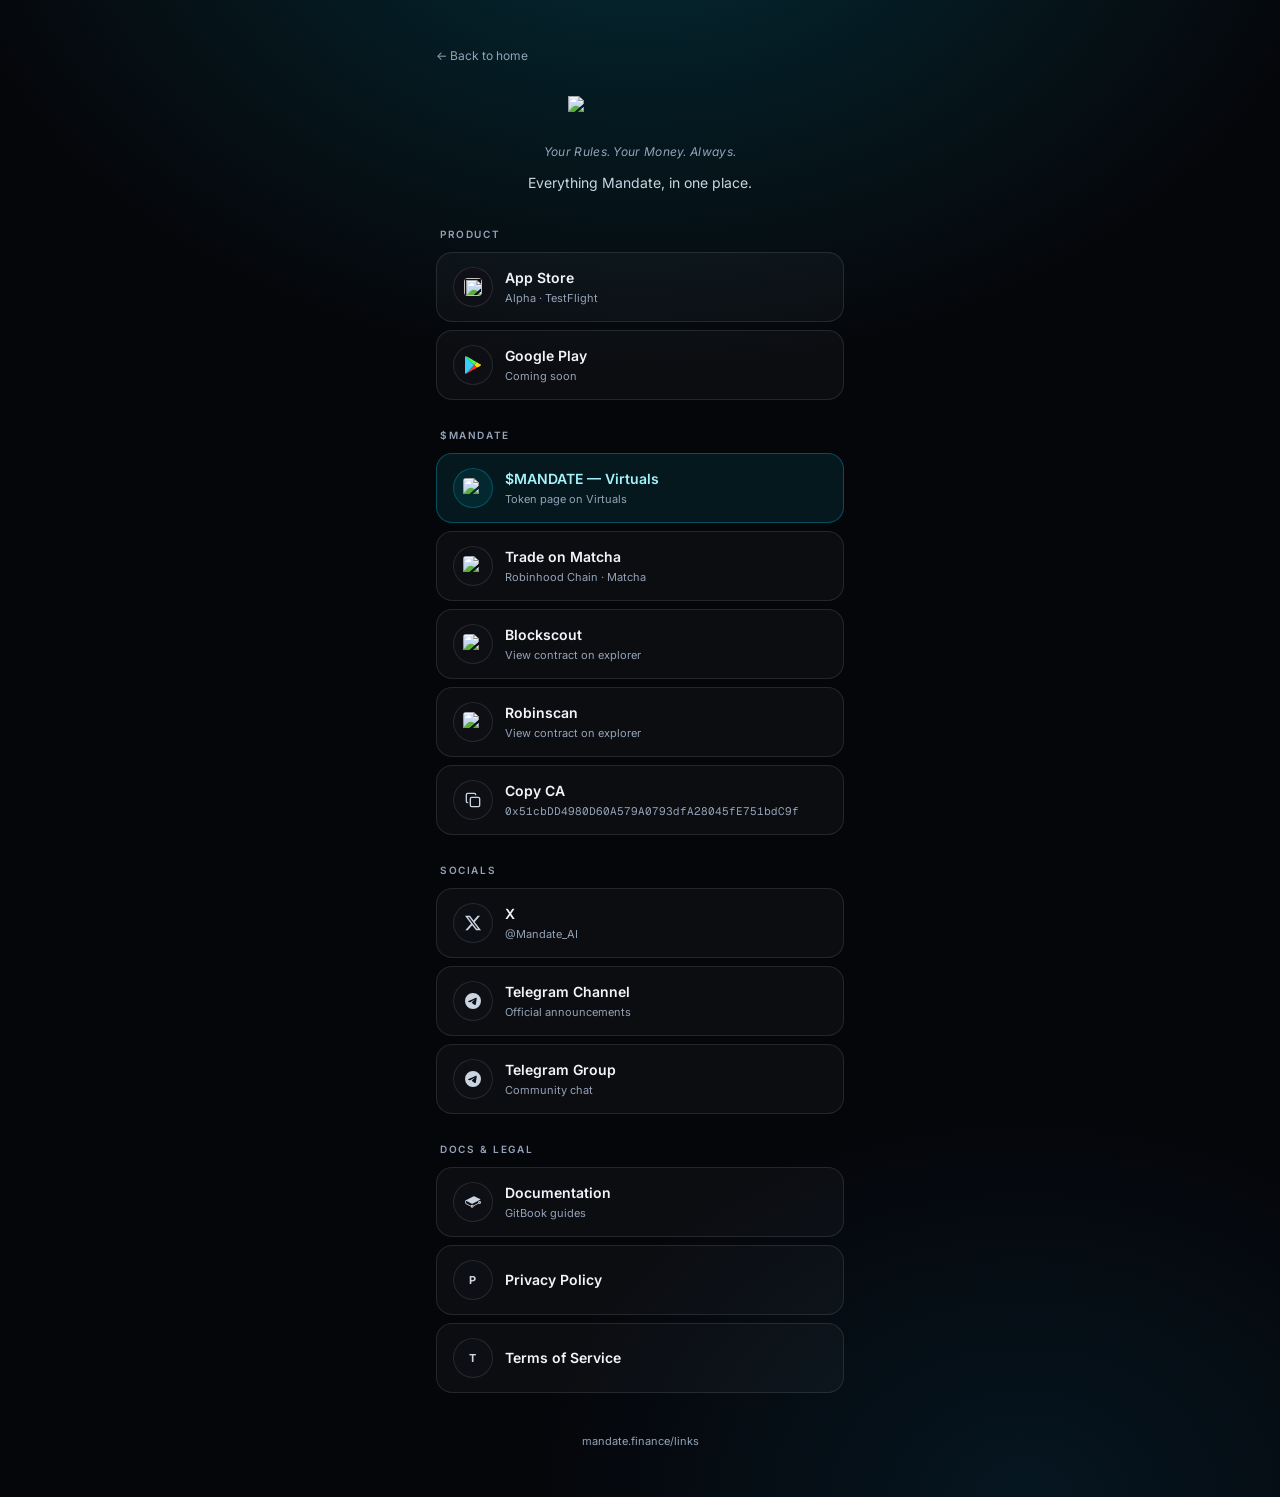
==== commit ad8ab89c: "update" ====
--- a/links.html
+++ b/links.html
@@ -1,2 +1,2 @@
-<!DOCTYPE html><html lang="en" class="dark"><head><meta charSet="utf-8"/><meta name="viewport" content="width=device-width, initial-scale=1, viewport-fit=cover"/><link rel="preload" as="image" imageSrcSet="/_next/image?url=%2Flogo%2Forizontal_dark.png&amp;w=256&amp;q=75 1x, /_next/image?url=%2Flogo%2Forizontal_dark.png&amp;w=384&amp;q=75 2x"/><link rel="preload" as="image" imageSrcSet="/_next/image?url=%2Flogo%2Flogo.png&amp;w=32&amp;q=75 1x, /_next/image?url=%2Flogo%2Flogo.png&amp;w=48&amp;q=75 2x"/><link rel="stylesheet" href="/_next/static/css/7fbef840b55ca058.css" data-precedence="next"/><link rel="preload" as="script" fetchPriority="low" href="/_next/static/chunks/webpack-b70523822171baf7.js"/><script src="/_next/static/chunks/6d6cfd68-b781d8895e5e74b9.js" async=""></script><script src="/_next/static/chunks/381-860d182af0b8cc11.js" async=""></script><script src="/_next/static/chunks/main-app-25e0ee4512bead2b.js" async=""></script><script src="/_next/static/chunks/383-ba7be3ce822de2a2.js" async=""></script><script src="/_next/static/chunks/681-6764b51f396609ff.js" async=""></script><script src="/_next/static/chunks/487-b0c5629124b8f4a0.js" async=""></script><script src="/_next/static/chunks/app/links/page-db71707fa51d9bb1.js" async=""></script><script src="/_next/static/chunks/app/layout-7a78516323d9fe87.js" async=""></script><script src="/_next/static/chunks/app/not-found-2d436e8ee4851ce6.js" async=""></script><meta name="virtual-protocol-site-verification" content="6c3e185d72cd90257124e6027bcaf0b9"/><link rel="preconnect" href="https://fonts.googleapis.com"/><link rel="preconnect" href="https://fonts.gstatic.com" crossorigin="anonymous"/><link href="https://fonts.googleapis.com/css2?family=Inter:wght@400;500;600;700&amp;family=Geist+Mono:wght@400;500;600&amp;display=swap" rel="stylesheet"/><script src="/_next/static/chunks/polyfills-42372ed130431b0a.js" noModule=""></script></head><body class="bg-bg-deepest text-text-primary antialiased"><div hidden=""><!--$?--><template id="B:0"></template><!--/$--></div><script type="application/ld+json">{"@context":"https://schema.org","@graph":[{"@type":"Organization","@id":"https://mandate.finance/#organization","name":"Mandate","url":"https://mandate.finance","logo":"https://mandate.finance/logo/android-chrome-512x512.png"},{"@type":"WebSite","@id":"https://mandate.finance/#website","url":"https://mandate.finance","name":"Mandate","publisher":{"@id":"https://mandate.finance/#organization"},"inLanguage":"en"}]}</script><a href="#main-content" class="skip-to-main">Skip to content</a><main class="relative min-h-dvh overflow-hidden bg-bg-deepest text-text-primary"><div aria-hidden="true" class="pointer-events-none absolute inset-0" style="background:radial-gradient(ellipse 80% 50% at 50% -10%, color-mix(in srgb, var(--color-accent-500) 22%, transparent), transparent 70%), radial-gradient(ellipse 60% 40% at 80% 100%, color-mix(in srgb, #0ea5e9 10%, transparent), transparent 65%)"></div><div class="relative mx-auto flex w-full max-w-md flex-col px-4 pb-12 pt-8 sm:px-5 sm:pt-12"><a class="mb-8 self-start text-xs text-text-tertiary hover:text-text-secondary transition-colors" href="/">← <!-- -->Back to home</a><header class="mb-8 flex flex-col items-center text-center"><img alt="Mandate" width="144" height="36" decoding="async" data-nimg="1" class="object-contain shrink-0 h-9 w-auto" style="color:transparent" srcSet="/_next/image?url=%2Flogo%2Forizontal_dark.png&amp;w=256&amp;q=75 1x, /_next/image?url=%2Flogo%2Forizontal_dark.png&amp;w=384&amp;q=75 2x" src="/_next/image?url=%2Flogo%2Forizontal_dark.png&amp;w=384&amp;q=75"/><span class="text-xs text-text-tertiary italic tracking-wide mt-3 block">Your Rules. Your Money. Always.</span><p class="mt-3 max-w-[28ch] text-sm leading-relaxed text-text-secondary">Everything Mandate, in one place.</p></header><div class="space-y-7"><section class="space-y-2.5"><h2 class="px-1 text-[10px] font-semibold uppercase tracking-[0.16em] text-text-tertiary">Product</h2><div class="space-y-2"><a href="https://app.mandate.finance" target="_blank" rel="noopener noreferrer" class="group flex w-full items-center gap-3 rounded-2xl border border-accent-500/35 bg-accent-500/10 px-4 py-3.5 text-left transition-colors hover:bg-accent-500/15"><span class="flex h-10 w-10 shrink-0 items-center justify-center rounded-xl border border-accent-500/30 bg-accent-500/10"><img alt="Mandate" width="22" height="22" decoding="async" data-nimg="1" class="object-contain shrink-0" style="color:transparent" srcSet="/_next/image?url=%2Flogo%2Flogo.png&amp;w=32&amp;q=75 1x, /_next/image?url=%2Flogo%2Flogo.png&amp;w=48&amp;q=75 2x" src="/_next/image?url=%2Flogo%2Flogo.png&amp;w=48&amp;q=75"/></span><span class="min-w-0 flex-1"><span class="block text-sm font-semibold text-accent-200">Open Mandate app</span><span class="block text-[11px] text-text-tertiary mt-0.5">app.mandate.finance</span></span><svg xmlns="http://www.w3.org/2000/svg" width="24" height="24" viewBox="0 0 24 24" fill="none" stroke="currentColor" stroke-width="2" stroke-linecap="round" stroke-linejoin="round" class="lucide lucide-external-link h-3.5 w-3.5 shrink-0 text-accent-400/70"><path d="M15 3h6v6"></path><path d="M10 14 21 3"></path><path d="M18 13v6a2 2 0 0 1-2 2H5a2 2 0 0 1-2-2V8a2 2 0 0 1 2-2h6"></path></svg></a><a href="https://testflight.apple.com/join/zDsEtmat" target="_blank" rel="noopener noreferrer" class="group flex w-full items-center gap-3 rounded-2xl border px-4 py-3.5 text-left transition-colors border-white/10 bg-white/[0.03] hover:bg-white/[0.06] hover:border-white/16"><span class="flex h-10 w-10 shrink-0 items-center justify-center rounded-xl border border-white/10 bg-bg-elevated/80 text-text-secondary"><img alt="" loading="lazy" width="18" height="18" decoding="async" data-nimg="1" class="h-[18px] w-[18px] rounded-[4px]" style="color:transparent" srcSet="/_next/image?url=%2Flogo%2Fapple-touch-icon.png&amp;w=32&amp;q=75 1x, /_next/image?url=%2Flogo%2Fapple-touch-icon.png&amp;w=48&amp;q=75 2x" src="/_next/image?url=%2Flogo%2Fapple-touch-icon.png&amp;w=48&amp;q=75"/></span><span class="min-w-0 flex-1"><span class="block text-sm font-semibold truncate text-text-primary">App Store</span><span class="block text-[11px] text-text-tertiary truncate mt-0.5">Alpha · TestFlight</span></span><svg xmlns="http://www.w3.org/2000/svg" width="24" height="24" viewBox="0 0 24 24" fill="none" stroke="currentColor" stroke-width="2" stroke-linecap="round" stroke-linejoin="round" class="lucide lucide-external-link h-3.5 w-3.5 shrink-0 text-text-tertiary opacity-0 transition-opacity group-hover:opacity-100"><path d="M15 3h6v6"></path><path d="M10 14 21 3"></path><path d="M18 13v6a2 2 0 0 1-2 2H5a2 2 0 0 1-2-2V8a2 2 0 0 1 2-2h6"></path></svg></a><a href="https://play.google.com/store/apps/details?id=finance.mandate.app" target="_blank" rel="noopener noreferrer" class="group flex w-full items-center gap-3 rounded-2xl border px-4 py-3.5 text-left transition-colors border-white/10 bg-white/[0.03] hover:bg-white/[0.06] hover:border-white/16"><span class="flex h-10 w-10 shrink-0 items-center justify-center rounded-xl border border-white/10 bg-bg-elevated/80 text-text-secondary"><img alt="" loading="lazy" width="16" height="16" decoding="async" data-nimg="1" class="rounded-[3px] object-contain h-[18px] w-[18px]" style="color:transparent" src="/brand/google-play.svg"/></span><span class="min-w-0 flex-1"><span class="block text-sm font-semibold truncate text-text-primary">Google Play</span><span class="block text-[11px] text-text-tertiary truncate mt-0.5">Coming soon</span></span><svg xmlns="http://www.w3.org/2000/svg" width="24" height="24" viewBox="0 0 24 24" fill="none" stroke="currentColor" stroke-width="2" stroke-linecap="round" stroke-linejoin="round" class="lucide lucide-external-link h-3.5 w-3.5 shrink-0 text-text-tertiary opacity-0 transition-opacity group-hover:opacity-100"><path d="M15 3h6v6"></path><path d="M10 14 21 3"></path><path d="M18 13v6a2 2 0 0 1-2 2H5a2 2 0 0 1-2-2V8a2 2 0 0 1 2-2h6"></path></svg></a></div></section><section class="space-y-2.5"><h2 class="px-1 text-[10px] font-semibold uppercase tracking-[0.16em] text-text-tertiary">$MANDATE</h2><div class="space-y-2"><a href="https://app.virtuals.io/virtuals/119656" target="_blank" rel="noopener noreferrer" class="group flex w-full items-center gap-3 rounded-2xl border px-4 py-3.5 text-left transition-colors border-accent-500/35 bg-accent-500/10 hover:bg-accent-500/15"><span class="flex h-10 w-10 shrink-0 items-center justify-center rounded-xl border border-accent-500/30 bg-accent-500/10 text-accent-300"><img alt="Virtuals" loading="lazy" width="16" height="16" decoding="async" data-nimg="1" class="rounded-[3px] object-contain h-5 w-5" style="color:transparent" src="/brand/virtuals.png"/></span><span class="min-w-0 flex-1"><span class="block text-sm font-semibold truncate text-accent-200">$MANDATE — Virtuals</span><span class="block text-[11px] text-text-tertiary truncate mt-0.5">Token page on Virtuals</span></span><svg xmlns="http://www.w3.org/2000/svg" width="24" height="24" viewBox="0 0 24 24" fill="none" stroke="currentColor" stroke-width="2" stroke-linecap="round" stroke-linejoin="round" class="lucide lucide-external-link h-3.5 w-3.5 shrink-0 text-text-tertiary opacity-0 transition-opacity group-hover:opacity-100"><path d="M15 3h6v6"></path><path d="M10 14 21 3"></path><path d="M18 13v6a2 2 0 0 1-2 2H5a2 2 0 0 1-2-2V8a2 2 0 0 1 2-2h6"></path></svg></a><a href="https://matcha.xyz/tokens/robinhood/0x51cbdd4980d60a579a0793dfa28045fe751bdc9f?buyAddress=0x51cbdd4980d60a579a0793dfa28045fe751bdc9f&amp;buyChain=4663&amp;sellAddress=0x5fc5360d0400a0fd4f2af552add042d716f1d168&amp;sellChain=4663" target="_blank" rel="noopener noreferrer" class="group flex w-full items-center gap-3 rounded-2xl border px-4 py-3.5 text-left transition-colors border-white/10 bg-white/[0.03] hover:bg-white/[0.06] hover:border-white/16"><span class="flex h-10 w-10 shrink-0 items-center justify-center rounded-xl border border-white/10 bg-bg-elevated/80 text-text-secondary"><img alt="Matcha" loading="lazy" width="16" height="16" decoding="async" data-nimg="1" class="rounded-[3px] object-contain h-5 w-5" style="color:transparent" src="/brand/matcha.png"/></span><span class="min-w-0 flex-1"><span class="block text-sm font-semibold truncate text-text-primary">Trade on Matcha</span><span class="block text-[11px] text-text-tertiary truncate mt-0.5">Robinhood Chain · Matcha</span></span><svg xmlns="http://www.w3.org/2000/svg" width="24" height="24" viewBox="0 0 24 24" fill="none" stroke="currentColor" stroke-width="2" stroke-linecap="round" stroke-linejoin="round" class="lucide lucide-external-link h-3.5 w-3.5 shrink-0 text-text-tertiary opacity-0 transition-opacity group-hover:opacity-100"><path d="M15 3h6v6"></path><path d="M10 14 21 3"></path><path d="M18 13v6a2 2 0 0 1-2 2H5a2 2 0 0 1-2-2V8a2 2 0 0 1 2-2h6"></path></svg></a><a href="https://robinhoodchain.blockscout.com/address/0x51cbDD4980D60A579A0793dfA28045fE751bdC9f" target="_blank" rel="noopener noreferrer" class="group flex w-full items-center gap-3 rounded-2xl border px-4 py-3.5 text-left transition-colors border-white/10 bg-white/[0.03] hover:bg-white/[0.06] hover:border-white/16"><span class="flex h-10 w-10 shrink-0 items-center justify-center rounded-xl border border-white/10 bg-bg-elevated/80 text-text-secondary"><img alt="Blockscout" loading="lazy" width="16" height="16" decoding="async" data-nimg="1" class="rounded-[3px] object-contain h-5 w-5" style="color:transparent" src="/brand/blockscout.png"/></span><span class="min-w-0 flex-1"><span class="block text-sm font-semibold truncate text-text-primary">Blockscout</span><span class="block text-[11px] text-text-tertiary truncate mt-0.5">View contract on explorer</span></span><svg xmlns="http://www.w3.org/2000/svg" width="24" height="24" viewBox="0 0 24 24" fill="none" stroke="currentColor" stroke-width="2" stroke-linecap="round" stroke-linejoin="round" class="lucide lucide-external-link h-3.5 w-3.5 shrink-0 text-text-tertiary opacity-0 transition-opacity group-hover:opacity-100"><path d="M15 3h6v6"></path><path d="M10 14 21 3"></path><path d="M18 13v6a2 2 0 0 1-2 2H5a2 2 0 0 1-2-2V8a2 2 0 0 1 2-2h6"></path></svg></a><a href="https://robinscan.io/address/0x51cbDD4980D60A579A0793dfA28045fE751bdC9f" target="_blank" rel="noopener noreferrer" class="group flex w-full items-center gap-3 rounded-2xl border px-4 py-3.5 text-left transition-colors border-white/10 bg-white/[0.03] hover:bg-white/[0.06] hover:border-white/16"><span class="flex h-10 w-10 shrink-0 items-center justify-center rounded-xl border border-white/10 bg-bg-elevated/80 text-text-secondary"><img alt="Robinscan" loading="lazy" width="16" height="16" decoding="async" data-nimg="1" class="rounded-[3px] object-contain h-5 w-5" style="color:transparent" src="/brand/robinscan.png"/></span><span class="min-w-0 flex-1"><span class="block text-sm font-semibold truncate text-text-primary">Robinscan</span><span class="block text-[11px] text-text-tertiary truncate mt-0.5">View contract on explorer</span></span><svg xmlns="http://www.w3.org/2000/svg" width="24" height="24" viewBox="0 0 24 24" fill="none" stroke="currentColor" stroke-width="2" stroke-linecap="round" stroke-linejoin="round" class="lucide lucide-external-link h-3.5 w-3.5 shrink-0 text-text-tertiary opacity-0 transition-opacity group-hover:opacity-100"><path d="M15 3h6v6"></path><path d="M10 14 21 3"></path><path d="M18 13v6a2 2 0 0 1-2 2H5a2 2 0 0 1-2-2V8a2 2 0 0 1 2-2h6"></path></svg></a><button type="button" class="group flex w-full items-center gap-3 rounded-2xl border border-white/10 bg-white/[0.03] px-4 py-3.5 text-left transition-colors hover:bg-white/[0.06] hover:border-white/16"><span class="flex h-10 w-10 shrink-0 items-center justify-center rounded-xl border border-white/10 bg-bg-elevated/80 text-text-secondary"><svg xmlns="http://www.w3.org/2000/svg" width="24" height="24" viewBox="0 0 24 24" fill="none" stroke="currentColor" stroke-width="2" stroke-linecap="round" stroke-linejoin="round" class="lucide lucide-copy h-4 w-4"><rect width="14" height="14" x="8" y="8" rx="2" ry="2"></rect><path d="M4 16c-1.1 0-2-.9-2-2V4c0-1.1.9-2 2-2h10c1.1 0 2 .9 2 2"></path></svg></span><span class="min-w-0 flex-1"><span class="block text-sm font-semibold text-text-primary">Copy CA</span><span class="block text-[11px] font-mono text-text-tertiary truncate mt-0.5">0x51cbDD4980D60A579A0793dfA28045fE751bdC9f</span></span></button></div></section><section class="space-y-2.5"><h2 class="px-1 text-[10px] font-semibold uppercase tracking-[0.16em] text-text-tertiary">Socials</h2><div class="space-y-2"><a href="https://x.com/Mandate_AI" target="_blank" rel="noopener noreferrer" class="group flex w-full items-center gap-3 rounded-2xl border px-4 py-3.5 text-left transition-colors border-white/10 bg-white/[0.03] hover:bg-white/[0.06] hover:border-white/16"><span class="flex h-10 w-10 shrink-0 items-center justify-center rounded-xl border border-white/10 bg-bg-elevated/80 text-text-secondary"><svg viewBox="0 0 24 24" fill="currentColor" class="h-4 w-4"><path d="M18.901 1.153h3.68l-8.04 9.19L24 22.846h-7.406l-5.8-7.584-6.638 7.584H.474l8.6-9.83L0 1.154h7.594l5.243 6.932ZM17.61 20.644h2.039L6.486 3.24H4.298Z"></path></svg></span><span class="min-w-0 flex-1"><span class="block text-sm font-semibold truncate text-text-primary">X</span><span class="block text-[11px] text-text-tertiary truncate mt-0.5">@Mandate_AI</span></span><svg xmlns="http://www.w3.org/2000/svg" width="24" height="24" viewBox="0 0 24 24" fill="none" stroke="currentColor" stroke-width="2" stroke-linecap="round" stroke-linejoin="round" class="lucide lucide-external-link h-3.5 w-3.5 shrink-0 text-text-tertiary opacity-0 transition-opacity group-hover:opacity-100"><path d="M15 3h6v6"></path><path d="M10 14 21 3"></path><path d="M18 13v6a2 2 0 0 1-2 2H5a2 2 0 0 1-2-2V8a2 2 0 0 1 2-2h6"></path></svg></a><a href="https://discord.gg/24X4TtKtZm" target="_blank" rel="noopener noreferrer" class="group flex w-full items-center gap-3 rounded-2xl border px-4 py-3.5 text-left transition-colors border-white/10 bg-white/[0.03] hover:bg-white/[0.06] hover:border-white/16"><span class="flex h-10 w-10 shrink-0 items-center justify-center rounded-xl border border-white/10 bg-bg-elevated/80 text-text-secondary"><svg viewBox="0 0 24 24" fill="currentColor" class="h-4 w-4"><path d="M20.317 4.3698a19.7913 19.7913 0 00-4.8851-1.5152.0741.0741 0 00-.0785.0371c-.211.3753-.4447.8648-.6083 1.2495-1.8447-.2762-3.68-.2762-5.4868 0-.1636-.3933-.4058-.8742-.6177-1.2495a.077.077 0 00-.0785-.037 19.7363 19.7363 0 00-4.8852 1.515.0699.0699 0 00-.0321.0277C.5334 9.0458-.319 13.5799.0992 18.0578a.0824.0824 0 00.0312.0561c2.0528 1.5076 4.0413 2.4228 5.9929 3.0294a.0777.0777 0 00.0842-.0276c.4616-.6304.8731-1.2952 1.226-1.9942a.076.076 0 00-.0416-.1057c-.6528-.2476-1.2743-.5495-1.8722-.8923a.077.077 0 01-.0076-.1277c.1258-.0943.2517-.1923.3718-.2914a.0743.0743 0 01.0776-.0105c3.9278 1.7933 8.18 1.7933 12.0614 0a.0739.0739 0 01.0785.0095c.1202.099.246.1981.3728.2924a.077.077 0 01-.0066.1276 12.2986 12.2986 0 01-1.873.8914.0766.0766 0 00-.0407.1067c.3604.698.7719 1.3628 1.225 1.9932a.076.076 0 00.0842.0286c1.961-.6067 3.9495-1.5219 6.0023-3.0294a.077.077 0 00.0313-.0552c.5004-5.177-.8382-9.6739-3.5485-13.6604a.061.061 0 00-.0312-.0286zM8.02 15.3312c-1.1825 0-2.1569-1.0857-2.1569-2.419 0-1.3332.9555-2.4189 2.157-2.4189 1.2108 0 2.1757 1.0952 2.1568 2.419 0 1.3332-.9555 2.4189-2.1569 2.4189zm7.9748 0c-1.1825 0-2.1569-1.0857-2.1569-2.419 0-1.3332.9554-2.4189 2.157-2.4189 1.2108 0 2.1757 1.0952 2.1568 2.419 0 1.3332-.946 2.4189-2.1569 2.4189Z"></path></svg></span><span class="min-w-0 flex-1"><span class="block text-sm font-semibold truncate text-text-primary">Discord</span><span class="block text-[11px] text-text-tertiary truncate mt-0.5">Community server</span></span><svg xmlns="http://www.w3.org/2000/svg" width="24" height="24" viewBox="0 0 24 24" fill="none" stroke="currentColor" stroke-width="2" stroke-linecap="round" stroke-linejoin="round" class="lucide lucide-external-link h-3.5 w-3.5 shrink-0 text-text-tertiary opacity-0 transition-opacity group-hover:opacity-100"><path d="M15 3h6v6"></path><path d="M10 14 21 3"></path><path d="M18 13v6a2 2 0 0 1-2 2H5a2 2 0 0 1-2-2V8a2 2 0 0 1 2-2h6"></path></svg></a><a href="https://t.me/Mandate_finance_official" target="_blank" rel="noopener noreferrer" class="group flex w-full items-center gap-3 rounded-2xl border px-4 py-3.5 text-left transition-colors border-white/10 bg-white/[0.03] hover:bg-white/[0.06] hover:border-white/16"><span class="flex h-10 w-10 shrink-0 items-center justify-center rounded-xl border border-white/10 bg-bg-elevated/80 text-text-secondary"><svg viewBox="0 0 24 24" fill="currentColor" class="h-4 w-4"><path d="M11.944 0A12 12 0 0 0 0 12a12 12 0 0 0 12 12 12 12 0 0 0 12-12A12 12 0 0 0 12 0a12 12 0 0 0-.056 0zm4.962 7.224c.1-.002.321.023.465.14a.506.506 0 0 1 .171.325c.016.093.036.306.02.472-.18 1.898-.962 6.502-1.36 8.627-.168.9-.499 1.201-.82 1.23-.696.065-1.225-.46-1.9-.902-1.056-.693-1.653-1.124-2.678-1.8-1.185-.78-.417-1.21.258-1.91.177-.184 3.247-2.977 3.307-3.23.007-.032.014-.15-.056-.212s-.174-.041-.249-.024c-.106.024-1.793 1.14-5.061 3.345-.48.33-.913.49-1.302.48-.428-.008-1.252-.241-1.865-.44-.752-.245-1.349-.374-1.297-.789.027-.216.325-.437.893-.663 3.498-1.524 5.83-2.529 6.998-3.014 3.332-1.386 4.025-1.627 4.476-1.635z"></path></svg></span><span class="min-w-0 flex-1"><span class="block text-sm font-semibold truncate text-text-primary">Telegram Channel</span><span class="block text-[11px] text-text-tertiary truncate mt-0.5">Official announcements</span></span><svg xmlns="http://www.w3.org/2000/svg" width="24" height="24" viewBox="0 0 24 24" fill="none" stroke="currentColor" stroke-width="2" stroke-linecap="round" stroke-linejoin="round" class="lucide lucide-external-link h-3.5 w-3.5 shrink-0 text-text-tertiary opacity-0 transition-opacity group-hover:opacity-100"><path d="M15 3h6v6"></path><path d="M10 14 21 3"></path><path d="M18 13v6a2 2 0 0 1-2 2H5a2 2 0 0 1-2-2V8a2 2 0 0 1 2-2h6"></path></svg></a><a href="https://t.me/MandateFinance" target="_blank" rel="noopener noreferrer" class="group flex w-full items-center gap-3 rounded-2xl border px-4 py-3.5 text-left transition-colors border-white/10 bg-white/[0.03] hover:bg-white/[0.06] hover:border-white/16"><span class="flex h-10 w-10 shrink-0 items-center justify-center rounded-xl border border-white/10 bg-bg-elevated/80 text-text-secondary"><svg viewBox="0 0 24 24" fill="currentColor" class="h-4 w-4"><path d="M11.944 0A12 12 0 0 0 0 12a12 12 0 0 0 12 12 12 12 0 0 0 12-12A12 12 0 0 0 12 0a12 12 0 0 0-.056 0zm4.962 7.224c.1-.002.321.023.465.14a.506.506 0 0 1 .171.325c.016.093.036.306.02.472-.18 1.898-.962 6.502-1.36 8.627-.168.9-.499 1.201-.82 1.23-.696.065-1.225-.46-1.9-.902-1.056-.693-1.653-1.124-2.678-1.8-1.185-.78-.417-1.21.258-1.91.177-.184 3.247-2.977 3.307-3.23.007-.032.014-.15-.056-.212s-.174-.041-.249-.024c-.106.024-1.793 1.14-5.061 3.345-.48.33-.913.49-1.302.48-.428-.008-1.252-.241-1.865-.44-.752-.245-1.349-.374-1.297-.789.027-.216.325-.437.893-.663 3.498-1.524 5.83-2.529 6.998-3.014 3.332-1.386 4.025-1.627 4.476-1.635z"></path></svg></span><span class="min-w-0 flex-1"><span class="block text-sm font-semibold truncate text-text-primary">Telegram Group</span><span class="block text-[11px] text-text-tertiary truncate mt-0.5">Community chat</span></span><svg xmlns="http://www.w3.org/2000/svg" width="24" height="24" viewBox="0 0 24 24" fill="none" stroke="currentColor" stroke-width="2" stroke-linecap="round" stroke-linejoin="round" class="lucide lucide-external-link h-3.5 w-3.5 shrink-0 text-text-tertiary opacity-0 transition-opacity group-hover:opacity-100"><path d="M15 3h6v6"></path><path d="M10 14 21 3"></path><path d="M18 13v6a2 2 0 0 1-2 2H5a2 2 0 0 1-2-2V8a2 2 0 0 1 2-2h6"></path></svg></a><a href="https://github.com/Mandate-Finance" target="_blank" rel="noopener noreferrer" class="group flex w-full items-center gap-3 rounded-2xl border px-4 py-3.5 text-left transition-colors border-white/10 bg-white/[0.03] hover:bg-white/[0.06] hover:border-white/16"><span class="flex h-10 w-10 shrink-0 items-center justify-center rounded-xl border border-white/10 bg-bg-elevated/80 text-text-secondary"><svg viewBox="0 0 24 24" fill="currentColor" class="h-4 w-4"><path d="M12 .297c-6.63 0-12 5.373-12 12 0 5.303 3.438 9.8 8.205 11.385.6.113.82-.258.82-.577 0-.285-.01-1.04-.015-2.04-3.338.724-4.042-1.61-4.042-1.61C4.422 18.07 3.633 17.7 3.633 17.7c-1.087-.744.084-.729.084-.729 1.205.084 1.838 1.236 1.838 1.236 1.07 1.835 2.809 1.305 3.495.998.108-.776.417-1.305.76-1.605-2.665-.3-5.466-1.332-5.466-5.93 0-1.31.465-2.38 1.235-3.22-.135-.303-.54-1.523.105-3.176 0 0 1.005-.322 3.3 1.23.96-.267 1.98-.399 3-.405 1.02.006 2.04.138 3 .405 2.28-1.552 3.285-1.23 3.285-1.23.645 1.653.24 2.873.12 3.176.765.84 1.23 1.91 1.23 3.22 0 4.61-2.805 5.625-5.475 5.92.42.36.81 1.096.81 2.22 0 1.606-.015 2.896-.015 3.286 0 .315.21.69.825.57C20.565 22.092 24 17.592 24 12.297c0-6.627-5.373-12-12-12"></path></svg></span><span class="min-w-0 flex-1"><span class="block text-sm font-semibold truncate text-text-primary">GitHub</span><span class="block text-[11px] text-text-tertiary truncate mt-0.5">Open source</span></span><svg xmlns="http://www.w3.org/2000/svg" width="24" height="24" viewBox="0 0 24 24" fill="none" stroke="currentColor" stroke-width="2" stroke-linecap="round" stroke-linejoin="round" class="lucide lucide-external-link h-3.5 w-3.5 shrink-0 text-text-tertiary opacity-0 transition-opacity group-hover:opacity-100"><path d="M15 3h6v6"></path><path d="M10 14 21 3"></path><path d="M18 13v6a2 2 0 0 1-2 2H5a2 2 0 0 1-2-2V8a2 2 0 0 1 2-2h6"></path></svg></a></div></section><section class="space-y-2.5"><h2 class="px-1 text-[10px] font-semibold uppercase tracking-[0.16em] text-text-tertiary">Docs &amp; legal</h2><div class="space-y-2"><a href="https://mandate.gitbook.io/" target="_blank" rel="noopener noreferrer" class="group flex w-full items-center gap-3 rounded-2xl border px-4 py-3.5 text-left transition-colors border-white/10 bg-white/[0.03] hover:bg-white/[0.06] hover:border-white/16"><span class="flex h-10 w-10 shrink-0 items-center justify-center rounded-xl border border-white/10 bg-bg-elevated/80 text-text-secondary"><svg viewBox="0 0 24 24" fill="currentColor" class="h-4 w-4"><path d="M10.802 17.77a.703.703 0 1 1-.002 1.406.703.703 0 0 1 .002-1.406m11.024-4.347a.703.703 0 1 1 .001-1.406.703.703 0 0 1-.001 1.406m0-2.876a2.176 2.176 0 0 0-2.174 2.174c0 .233.039.465.115.691l-7.181 3.823a2.165 2.165 0 0 0-1.784-.937c-.829 0-1.584.475-1.95 1.216l-6.451-3.402c-.682-.358-1.192-1.48-1.138-2.502.028-.533.212-.947.493-1.107.178-.1.392-.092.62.027l.042.023c1.71.9 7.304 3.847 7.54 3.956.363.168.565.237 1.185-.057l11.564-6.014c.17-.064.368-.227.368-.474 0-.342-.354-.477-.355-.477-.658-.315-1.669-.788-2.655-1.25-2.108-.987-4.497-2.105-5.546-2.655-.906-.474-1.635-.074-1.765.006l-.252.125C7.78 6.048 1.46 9.178 1.1 9.397.457 9.789.058 10.57.006 11.539c-.08 1.537.703 3.14 1.824 3.727l6.822 3.518a2.175 2.175 0 0 0 2.15 1.862 2.177 2.177 0 0 0 2.173-2.14l7.514-4.073c.38.298.853.461 1.337.461A2.176 2.176 0 0 0 24 12.72a2.176 2.176 0 0 0-2.174-2.174"></path></svg></span><span class="min-w-0 flex-1"><span class="block text-sm font-semibold truncate text-text-primary">Documentation</span><span class="block text-[11px] text-text-tertiary truncate mt-0.5">GitBook guides</span></span><svg xmlns="http://www.w3.org/2000/svg" width="24" height="24" viewBox="0 0 24 24" fill="none" stroke="currentColor" stroke-width="2" stroke-linecap="round" stroke-linejoin="round" class="lucide lucide-external-link h-3.5 w-3.5 shrink-0 text-text-tertiary opacity-0 transition-opacity group-hover:opacity-100"><path d="M15 3h6v6"></path><path d="M10 14 21 3"></path><path d="M18 13v6a2 2 0 0 1-2 2H5a2 2 0 0 1-2-2V8a2 2 0 0 1 2-2h6"></path></svg></a><a class="group flex w-full items-center gap-3 rounded-2xl border px-4 py-3.5 text-left transition-colors border-white/10 bg-white/[0.03] hover:bg-white/[0.06] hover:border-white/16" href="/privacy"><span class="flex h-10 w-10 shrink-0 items-center justify-center rounded-xl border border-white/10 bg-bg-elevated/80 text-text-secondary"><span class="text-[11px] font-bold tracking-wide">P</span></span><span class="min-w-0 flex-1"><span class="block text-sm font-semibold truncate text-text-primary">Privacy Policy</span></span></a><a class="group flex w-full items-center gap-3 rounded-2xl border px-4 py-3.5 text-left transition-colors border-white/10 bg-white/[0.03] hover:bg-white/[0.06] hover:border-white/16" href="/terms"><span class="flex h-10 w-10 shrink-0 items-center justify-center rounded-xl border border-white/10 bg-bg-elevated/80 text-text-secondary"><span class="text-[11px] font-bold tracking-wide">T</span></span><span class="min-w-0 flex-1"><span class="block text-sm font-semibold truncate text-text-primary">Terms of Service</span></span></a></div></section></div><p class="mt-10 text-center text-[11px] text-text-tertiary">mandate.finance/links</p></div></main><!--$?--><template id="B:1"></template><!--/$--><script>requestAnimationFrame(function(){$RT=performance.now()});</script><script src="/_next/static/chunks/webpack-b70523822171baf7.js" id="_R_" async=""></script><div hidden id="S:1"></div><script>$RB=[];$RV=function(a){$RT=performance.now();for(var b=0;b<a.length;b+=2){var c=a[b],e=a[b+1];null!==e.parentNode&&e.parentNode.removeChild(e);var f=c.parentNode;if(f){var g=c.previousSibling,h=0;do{if(c&&8===c.nodeType){var d=c.data;if("/$"===d||"/&"===d)if(0===h)break;else h--;else"$"!==d&&"$?"!==d&&"$~"!==d&&"$!"!==d&&"&"!==d||h++}d=c.nextSibling;f.removeChild(c);c=d}while(c);for(;e.firstChild;)f.insertBefore(e.firstChild,c);g.data="$";g._reactRetry&&requestAnimationFrame(g._reactRetry)}}a.length=0};
+<!DOCTYPE html><html lang="en" class="dark"><head><meta charSet="utf-8"/><meta name="viewport" content="width=device-width, initial-scale=1, viewport-fit=cover"/><link rel="preload" as="image" imageSrcSet="/_next/image?url=%2Flogo%2Forizontal_dark.png&amp;w=256&amp;q=75 1x, /_next/image?url=%2Flogo%2Forizontal_dark.png&amp;w=384&amp;q=75 2x"/><link rel="preload" as="image" imageSrcSet="/_next/image?url=%2Flogo%2Flogo.png&amp;w=32&amp;q=75 1x, /_next/image?url=%2Flogo%2Flogo.png&amp;w=48&amp;q=75 2x"/><link rel="stylesheet" href="/_next/static/css/7fbef840b55ca058.css" data-precedence="next"/><link rel="preload" as="script" fetchPriority="low" href="/_next/static/chunks/webpack-b70523822171baf7.js"/><script src="/_next/static/chunks/6d6cfd68-b781d8895e5e74b9.js" async=""></script><script src="/_next/static/chunks/381-860d182af0b8cc11.js" async=""></script><script src="/_next/static/chunks/main-app-25e0ee4512bead2b.js" async=""></script><script src="/_next/static/chunks/383-ba7be3ce822de2a2.js" async=""></script><script src="/_next/static/chunks/681-6764b51f396609ff.js" async=""></script><script src="/_next/static/chunks/487-b0c5629124b8f4a0.js" async=""></script><script src="/_next/static/chunks/app/links/page-db71707fa51d9bb1.js" async=""></script><script src="/_next/static/chunks/app/layout-7a78516323d9fe87.js" async=""></script><script src="/_next/static/chunks/app/not-found-2d436e8ee4851ce6.js" async=""></script><meta name="virtual-protocol-site-verification" content="6c3e185d72cd90257124e6027bcaf0b9"/><link rel="preconnect" href="https://fonts.googleapis.com"/><link rel="preconnect" href="https://fonts.gstatic.com" crossorigin="anonymous"/><link href="https://fonts.googleapis.com/css2?family=Inter:wght@400;500;600;700&amp;family=Geist+Mono:wght@400;500;600&amp;display=swap" rel="stylesheet"/><script src="/_next/static/chunks/polyfills-42372ed130431b0a.js" noModule=""></script></head><body class="bg-bg-deepest text-text-primary antialiased"><div hidden=""><!--$?--><template id="B:0"></template><!--/$--></div><script type="application/ld+json">{"@context":"https://schema.org","@graph":[{"@type":"Organization","@id":"https://mandate.finance/#organization","name":"Mandate","url":"https://mandate.finance","logo":"https://mandate.finance/logo/android-chrome-512x512.png"},{"@type":"WebSite","@id":"https://mandate.finance/#website","url":"https://mandate.finance","name":"Mandate","publisher":{"@id":"https://mandate.finance/#organization"},"inLanguage":"en"}]}</script><a href="#main-content" class="skip-to-main">Skip to content</a><main class="relative min-h-dvh overflow-hidden bg-bg-deepest text-text-primary"><div aria-hidden="true" class="pointer-events-none absolute inset-0" style="background:radial-gradient(ellipse 80% 50% at 50% -10%, color-mix(in srgb, var(--color-accent-500) 22%, transparent), transparent 70%), radial-gradient(ellipse 60% 40% at 80% 100%, color-mix(in srgb, #0ea5e9 10%, transparent), transparent 65%)"></div><div class="relative mx-auto flex w-full max-w-md flex-col px-4 pb-12 pt-8 sm:px-5 sm:pt-12"><a class="mb-8 self-start text-xs text-text-tertiary hover:text-text-secondary transition-colors" href="/">← <!-- -->Back to home</a><header class="mb-8 flex flex-col items-center text-center"><img alt="Mandate" width="144" height="36" decoding="async" data-nimg="1" class="object-contain shrink-0 h-9 w-auto" style="color:transparent" srcSet="/_next/image?url=%2Flogo%2Forizontal_dark.png&amp;w=256&amp;q=75 1x, /_next/image?url=%2Flogo%2Forizontal_dark.png&amp;w=384&amp;q=75 2x" src="/_next/image?url=%2Flogo%2Forizontal_dark.png&amp;w=384&amp;q=75"/><span class="text-xs text-text-tertiary italic tracking-wide mt-3 block">Your Rules. Your Money. Always.</span><p class="mt-3 max-w-[28ch] text-sm leading-relaxed text-text-secondary">Everything Mandate, in one place.</p></header><div class="space-y-7"><section class="space-y-2.5"><h2 class="px-1 text-[10px] font-semibold uppercase tracking-[0.16em] text-text-tertiary">Product</h2><div class="space-y-2"><a href="https://testflight.apple.com/join/zDsEtmat" target="_blank" rel="noopener noreferrer" class="group flex w-full items-center gap-3 rounded-2xl border px-4 py-3.5 text-left transition-colors border-white/10 bg-white/[0.03] hover:bg-white/[0.06] hover:border-white/16"><span class="flex h-10 w-10 shrink-0 items-center justify-center rounded-xl border border-white/10 bg-bg-elevated/80 text-text-secondary"><img alt="" loading="lazy" width="18" height="18" decoding="async" data-nimg="1" class="h-[18px] w-[18px] rounded-[4px]" style="color:transparent" srcSet="/_next/image?url=%2Flogo%2Fapple-touch-icon.png&amp;w=32&amp;q=75 1x, /_next/image?url=%2Flogo%2Fapple-touch-icon.png&amp;w=48&amp;q=75 2x" src="/_next/image?url=%2Flogo%2Fapple-touch-icon.png&amp;w=48&amp;q=75"/></span><span class="min-w-0 flex-1"><span class="block text-sm font-semibold truncate text-text-primary">App Store</span><span class="block text-[11px] text-text-tertiary truncate mt-0.5">Alpha · TestFlight</span></span><svg xmlns="http://www.w3.org/2000/svg" width="24" height="24" viewBox="0 0 24 24" fill="none" stroke="currentColor" stroke-width="2" stroke-linecap="round" stroke-linejoin="round" class="lucide lucide-external-link h-3.5 w-3.5 shrink-0 text-text-tertiary opacity-0 transition-opacity group-hover:opacity-100"><path d="M15 3h6v6"></path><path d="M10 14 21 3"></path><path d="M18 13v6a2 2 0 0 1-2 2H5a2 2 0 0 1-2-2V8a2 2 0 0 1 2-2h6"></path></svg></a><a href="https://play.google.com/store/apps/details?id=finance.mandate.app" target="_blank" rel="noopener noreferrer" class="group flex w-full items-center gap-3 rounded-2xl border px-4 py-3.5 text-left transition-colors border-white/10 bg-white/[0.03] hover:bg-white/[0.06] hover:border-white/16"><span class="flex h-10 w-10 shrink-0 items-center justify-center rounded-xl border border-white/10 bg-bg-elevated/80 text-text-secondary"><img alt="" loading="lazy" width="16" height="16" decoding="async" data-nimg="1" class="rounded-[3px] object-contain h-[18px] w-[18px]" style="color:transparent" src="/brand/google-play.svg"/></span><span class="min-w-0 flex-1"><span class="block text-sm font-semibold truncate text-text-primary">Google Play</span><span class="block text-[11px] text-text-tertiary truncate mt-0.5">Coming soon</span></span><svg xmlns="http://www.w3.org/2000/svg" width="24" height="24" viewBox="0 0 24 24" fill="none" stroke="currentColor" stroke-width="2" stroke-linecap="round" stroke-linejoin="round" class="lucide lucide-external-link h-3.5 w-3.5 shrink-0 text-text-tertiary opacity-0 transition-opacity group-hover:opacity-100"><path d="M15 3h6v6"></path><path d="M10 14 21 3"></path><path d="M18 13v6a2 2 0 0 1-2 2H5a2 2 0 0 1-2-2V8a2 2 0 0 1 2-2h6"></path></svg></a></div></section><section class="space-y-2.5"><h2 class="px-1 text-[10px] font-semibold uppercase tracking-[0.16em] text-text-tertiary">$MANDATE</h2><div class="space-y-2"><a href="https://app.uniswap.org/swap?chain=robinhood&outputCurrency=TBA" target="_blank" rel="noopener noreferrer" class="group flex w-full items-center gap-3 rounded-2xl border px-4 py-3.5 text-left transition-colors border-accent-500/35 bg-accent-500/10 hover:bg-accent-500/15"><span class="flex h-10 w-10 shrink-0 items-center justify-center rounded-xl border border-accent-500/30 bg-accent-500/10 text-accent-300"><img alt="Virtuals" loading="lazy" width="16" height="16" decoding="async" data-nimg="1" class="rounded-[3px] object-contain h-5 w-5" style="color:transparent" src="/brand/virtuals.png"/></span><span class="min-w-0 flex-1"><span class="block text-sm font-semibold truncate text-accent-200">$MANDATE — Virtuals</span><span class="block text-[11px] text-text-tertiary truncate mt-0.5">Token page on Virtuals</span></span><svg xmlns="http://www.w3.org/2000/svg" width="24" height="24" viewBox="0 0 24 24" fill="none" stroke="currentColor" stroke-width="2" stroke-linecap="round" stroke-linejoin="round" class="lucide lucide-external-link h-3.5 w-3.5 shrink-0 text-text-tertiary opacity-0 transition-opacity group-hover:opacity-100"><path d="M15 3h6v6"></path><path d="M10 14 21 3"></path><path d="M18 13v6a2 2 0 0 1-2 2H5a2 2 0 0 1-2-2V8a2 2 0 0 1 2-2h6"></path></svg></a><a href="https://matcha.xyz/tokens/robinhood/0x51cbdd4980d60a579a0793dfa28045fe751bdc9f?buyAddress=0x51cbdd4980d60a579a0793dfa28045fe751bdc9f&amp;buyChain=4663&amp;sellAddress=0x5fc5360d0400a0fd4f2af552add042d716f1d168&amp;sellChain=4663" target="_blank" rel="noopener noreferrer" class="group flex w-full items-center gap-3 rounded-2xl border px-4 py-3.5 text-left transition-colors border-white/10 bg-white/[0.03] hover:bg-white/[0.06] hover:border-white/16"><span class="flex h-10 w-10 shrink-0 items-center justify-center rounded-xl border border-white/10 bg-bg-elevated/80 text-text-secondary"><img alt="Matcha" loading="lazy" width="16" height="16" decoding="async" data-nimg="1" class="rounded-[3px] object-contain h-5 w-5" style="color:transparent" src="/brand/matcha.png"/></span><span class="min-w-0 flex-1"><span class="block text-sm font-semibold truncate text-text-primary">Trade on Matcha</span><span class="block text-[11px] text-text-tertiary truncate mt-0.5">Robinhood Chain · Matcha</span></span><svg xmlns="http://www.w3.org/2000/svg" width="24" height="24" viewBox="0 0 24 24" fill="none" stroke="currentColor" stroke-width="2" stroke-linecap="round" stroke-linejoin="round" class="lucide lucide-external-link h-3.5 w-3.5 shrink-0 text-text-tertiary opacity-0 transition-opacity group-hover:opacity-100"><path d="M15 3h6v6"></path><path d="M10 14 21 3"></path><path d="M18 13v6a2 2 0 0 1-2 2H5a2 2 0 0 1-2-2V8a2 2 0 0 1 2-2h6"></path></svg></a><a href="https://robinhoodchain.blockscout.com/address/0x51cbDD4980D60A579A0793dfA28045fE751bdC9f" target="_blank" rel="noopener noreferrer" class="group flex w-full items-center gap-3 rounded-2xl border px-4 py-3.5 text-left transition-colors border-white/10 bg-white/[0.03] hover:bg-white/[0.06] hover:border-white/16"><span class="flex h-10 w-10 shrink-0 items-center justify-center rounded-xl border border-white/10 bg-bg-elevated/80 text-text-secondary"><img alt="Blockscout" loading="lazy" width="16" height="16" decoding="async" data-nimg="1" class="rounded-[3px] object-contain h-5 w-5" style="color:transparent" src="/brand/blockscout.png"/></span><span class="min-w-0 flex-1"><span class="block text-sm font-semibold truncate text-text-primary">Blockscout</span><span class="block text-[11px] text-text-tertiary truncate mt-0.5">View contract on explorer</span></span><svg xmlns="http://www.w3.org/2000/svg" width="24" height="24" viewBox="0 0 24 24" fill="none" stroke="currentColor" stroke-width="2" stroke-linecap="round" stroke-linejoin="round" class="lucide lucide-external-link h-3.5 w-3.5 shrink-0 text-text-tertiary opacity-0 transition-opacity group-hover:opacity-100"><path d="M15 3h6v6"></path><path d="M10 14 21 3"></path><path d="M18 13v6a2 2 0 0 1-2 2H5a2 2 0 0 1-2-2V8a2 2 0 0 1 2-2h6"></path></svg></a><a href="https://robinscan.io/address/0x51cbDD4980D60A579A0793dfA28045fE751bdC9f" target="_blank" rel="noopener noreferrer" class="group flex w-full items-center gap-3 rounded-2xl border px-4 py-3.5 text-left transition-colors border-white/10 bg-white/[0.03] hover:bg-white/[0.06] hover:border-white/16"><span class="flex h-10 w-10 shrink-0 items-center justify-center rounded-xl border border-white/10 bg-bg-elevated/80 text-text-secondary"><img alt="Robinscan" loading="lazy" width="16" height="16" decoding="async" data-nimg="1" class="rounded-[3px] object-contain h-5 w-5" style="color:transparent" src="/brand/robinscan.png"/></span><span class="min-w-0 flex-1"><span class="block text-sm font-semibold truncate text-text-primary">Robinscan</span><span class="block text-[11px] text-text-tertiary truncate mt-0.5">View contract on explorer</span></span><svg xmlns="http://www.w3.org/2000/svg" width="24" height="24" viewBox="0 0 24 24" fill="none" stroke="currentColor" stroke-width="2" stroke-linecap="round" stroke-linejoin="round" class="lucide lucide-external-link h-3.5 w-3.5 shrink-0 text-text-tertiary opacity-0 transition-opacity group-hover:opacity-100"><path d="M15 3h6v6"></path><path d="M10 14 21 3"></path><path d="M18 13v6a2 2 0 0 1-2 2H5a2 2 0 0 1-2-2V8a2 2 0 0 1 2-2h6"></path></svg></a><button type="button" class="group flex w-full items-center gap-3 rounded-2xl border border-white/10 bg-white/[0.03] px-4 py-3.5 text-left transition-colors hover:bg-white/[0.06] hover:border-white/16"><span class="flex h-10 w-10 shrink-0 items-center justify-center rounded-xl border border-white/10 bg-bg-elevated/80 text-text-secondary"><svg xmlns="http://www.w3.org/2000/svg" width="24" height="24" viewBox="0 0 24 24" fill="none" stroke="currentColor" stroke-width="2" stroke-linecap="round" stroke-linejoin="round" class="lucide lucide-copy h-4 w-4"><rect width="14" height="14" x="8" y="8" rx="2" ry="2"></rect><path d="M4 16c-1.1 0-2-.9-2-2V4c0-1.1.9-2 2-2h10c1.1 0 2 .9 2 2"></path></svg></span><span class="min-w-0 flex-1"><span class="block text-sm font-semibold text-text-primary">Copy CA</span><span class="block text-[11px] font-mono text-text-tertiary truncate mt-0.5">0x51cbDD4980D60A579A0793dfA28045fE751bdC9f</span></span></button></div></section><section class="space-y-2.5"><h2 class="px-1 text-[10px] font-semibold uppercase tracking-[0.16em] text-text-tertiary">Socials</h2><div class="space-y-2"><a href="https://x.com/Mandate_AI" target="_blank" rel="noopener noreferrer" class="group flex w-full items-center gap-3 rounded-2xl border px-4 py-3.5 text-left transition-colors border-white/10 bg-white/[0.03] hover:bg-white/[0.06] hover:border-white/16"><span class="flex h-10 w-10 shrink-0 items-center justify-center rounded-xl border border-white/10 bg-bg-elevated/80 text-text-secondary"><svg viewBox="0 0 24 24" fill="currentColor" class="h-4 w-4"><path d="M18.901 1.153h3.68l-8.04 9.19L24 22.846h-7.406l-5.8-7.584-6.638 7.584H.474l8.6-9.83L0 1.154h7.594l5.243 6.932ZM17.61 20.644h2.039L6.486 3.24H4.298Z"></path></svg></span><span class="min-w-0 flex-1"><span class="block text-sm font-semibold truncate text-text-primary">X</span><span class="block text-[11px] text-text-tertiary truncate mt-0.5">@Mandate_AI</span></span><svg xmlns="http://www.w3.org/2000/svg" width="24" height="24" viewBox="0 0 24 24" fill="none" stroke="currentColor" stroke-width="2" stroke-linecap="round" stroke-linejoin="round" class="lucide lucide-external-link h-3.5 w-3.5 shrink-0 text-text-tertiary opacity-0 transition-opacity group-hover:opacity-100"><path d="M15 3h6v6"></path><path d="M10 14 21 3"></path><path d="M18 13v6a2 2 0 0 1-2 2H5a2 2 0 0 1-2-2V8a2 2 0 0 1 2-2h6"></path></svg></a><a href="https://t.me/Mandate_finance_official" target="_blank" rel="noopener noreferrer" class="group flex w-full items-center gap-3 rounded-2xl border px-4 py-3.5 text-left transition-colors border-white/10 bg-white/[0.03] hover:bg-white/[0.06] hover:border-white/16"><span class="flex h-10 w-10 shrink-0 items-center justify-center rounded-xl border border-white/10 bg-bg-elevated/80 text-text-secondary"><svg viewBox="0 0 24 24" fill="currentColor" class="h-4 w-4"><path d="M11.944 0A12 12 0 0 0 0 12a12 12 0 0 0 12 12 12 12 0 0 0 12-12A12 12 0 0 0 12 0a12 12 0 0 0-.056 0zm4.962 7.224c.1-.002.321.023.465.14a.506.506 0 0 1 .171.325c.016.093.036.306.02.472-.18 1.898-.962 6.502-1.36 8.627-.168.9-.499 1.201-.82 1.23-.696.065-1.225-.46-1.9-.902-1.056-.693-1.653-1.124-2.678-1.8-1.185-.78-.417-1.21.258-1.91.177-.184 3.247-2.977 3.307-3.23.007-.032.014-.15-.056-.212s-.174-.041-.249-.024c-.106.024-1.793 1.14-5.061 3.345-.48.33-.913.49-1.302.48-.428-.008-1.252-.241-1.865-.44-.752-.245-1.349-.374-1.297-.789.027-.216.325-.437.893-.663 3.498-1.524 5.83-2.529 6.998-3.014 3.332-1.386 4.025-1.627 4.476-1.635z"></path></svg></span><span class="min-w-0 flex-1"><span class="block text-sm font-semibold truncate text-text-primary">Telegram Channel</span><span class="block text-[11px] text-text-tertiary truncate mt-0.5">Official announcements</span></span><svg xmlns="http://www.w3.org/2000/svg" width="24" height="24" viewBox="0 0 24 24" fill="none" stroke="currentColor" stroke-width="2" stroke-linecap="round" stroke-linejoin="round" class="lucide lucide-external-link h-3.5 w-3.5 shrink-0 text-text-tertiary opacity-0 transition-opacity group-hover:opacity-100"><path d="M15 3h6v6"></path><path d="M10 14 21 3"></path><path d="M18 13v6a2 2 0 0 1-2 2H5a2 2 0 0 1-2-2V8a2 2 0 0 1 2-2h6"></path></svg></a><a href="https://t.me/MandateFinance" target="_blank" rel="noopener noreferrer" class="group flex w-full items-center gap-3 rounded-2xl border px-4 py-3.5 text-left transition-colors border-white/10 bg-white/[0.03] hover:bg-white/[0.06] hover:border-white/16"><span class="flex h-10 w-10 shrink-0 items-center justify-center rounded-xl border border-white/10 bg-bg-elevated/80 text-text-secondary"><svg viewBox="0 0 24 24" fill="currentColor" class="h-4 w-4"><path d="M11.944 0A12 12 0 0 0 0 12a12 12 0 0 0 12 12 12 12 0 0 0 12-12A12 12 0 0 0 12 0a12 12 0 0 0-.056 0zm4.962 7.224c.1-.002.321.023.465.14a.506.506 0 0 1 .171.325c.016.093.036.306.02.472-.18 1.898-.962 6.502-1.36 8.627-.168.9-.499 1.201-.82 1.23-.696.065-1.225-.46-1.9-.902-1.056-.693-1.653-1.124-2.678-1.8-1.185-.78-.417-1.21.258-1.91.177-.184 3.247-2.977 3.307-3.23.007-.032.014-.15-.056-.212s-.174-.041-.249-.024c-.106.024-1.793 1.14-5.061 3.345-.48.33-.913.49-1.302.48-.428-.008-1.252-.241-1.865-.44-.752-.245-1.349-.374-1.297-.789.027-.216.325-.437.893-.663 3.498-1.524 5.83-2.529 6.998-3.014 3.332-1.386 4.025-1.627 4.476-1.635z"></path></svg></span><span class="min-w-0 flex-1"><span class="block text-sm font-semibold truncate text-text-primary">Telegram Group</span><span class="block text-[11px] text-text-tertiary truncate mt-0.5">Community chat</span></span><svg xmlns="http://www.w3.org/2000/svg" width="24" height="24" viewBox="0 0 24 24" fill="none" stroke="currentColor" stroke-width="2" stroke-linecap="round" stroke-linejoin="round" class="lucide lucide-external-link h-3.5 w-3.5 shrink-0 text-text-tertiary opacity-0 transition-opacity group-hover:opacity-100"><path d="M15 3h6v6"></path><path d="M10 14 21 3"></path><path d="M18 13v6a2 2 0 0 1-2 2H5a2 2 0 0 1-2-2V8a2 2 0 0 1 2-2h6"></path></svg></a></div></section><section class="space-y-2.5"><h2 class="px-1 text-[10px] font-semibold uppercase tracking-[0.16em] text-text-tertiary">Docs &amp; legal</h2><div class="space-y-2"><a href="https://mandate.gitbook.io/" target="_blank" rel="noopener noreferrer" class="group flex w-full items-center gap-3 rounded-2xl border px-4 py-3.5 text-left transition-colors border-white/10 bg-white/[0.03] hover:bg-white/[0.06] hover:border-white/16"><span class="flex h-10 w-10 shrink-0 items-center justify-center rounded-xl border border-white/10 bg-bg-elevated/80 text-text-secondary"><svg viewBox="0 0 24 24" fill="currentColor" class="h-4 w-4"><path d="M10.802 17.77a.703.703 0 1 1-.002 1.406.703.703 0 0 1 .002-1.406m11.024-4.347a.703.703 0 1 1 .001-1.406.703.703 0 0 1-.001 1.406m0-2.876a2.176 2.176 0 0 0-2.174 2.174c0 .233.039.465.115.691l-7.181 3.823a2.165 2.165 0 0 0-1.784-.937c-.829 0-1.584.475-1.95 1.216l-6.451-3.402c-.682-.358-1.192-1.48-1.138-2.502.028-.533.212-.947.493-1.107.178-.1.392-.092.62.027l.042.023c1.71.9 7.304 3.847 7.54 3.956.363.168.565.237 1.185-.057l11.564-6.014c.17-.064.368-.227.368-.474 0-.342-.354-.477-.355-.477-.658-.315-1.669-.788-2.655-1.25-2.108-.987-4.497-2.105-5.546-2.655-.906-.474-1.635-.074-1.765.006l-.252.125C7.78 6.048 1.46 9.178 1.1 9.397.457 9.789.058 10.57.006 11.539c-.08 1.537.703 3.14 1.824 3.727l6.822 3.518a2.175 2.175 0 0 0 2.15 1.862 2.177 2.177 0 0 0 2.173-2.14l7.514-4.073c.38.298.853.461 1.337.461A2.176 2.176 0 0 0 24 12.72a2.176 2.176 0 0 0-2.174-2.174"></path></svg></span><span class="min-w-0 flex-1"><span class="block text-sm font-semibold truncate text-text-primary">Documentation</span><span class="block text-[11px] text-text-tertiary truncate mt-0.5">GitBook guides</span></span><svg xmlns="http://www.w3.org/2000/svg" width="24" height="24" viewBox="0 0 24 24" fill="none" stroke="currentColor" stroke-width="2" stroke-linecap="round" stroke-linejoin="round" class="lucide lucide-external-link h-3.5 w-3.5 shrink-0 text-text-tertiary opacity-0 transition-opacity group-hover:opacity-100"><path d="M15 3h6v6"></path><path d="M10 14 21 3"></path><path d="M18 13v6a2 2 0 0 1-2 2H5a2 2 0 0 1-2-2V8a2 2 0 0 1 2-2h6"></path></svg></a><a class="group flex w-full items-center gap-3 rounded-2xl border px-4 py-3.5 text-left transition-colors border-white/10 bg-white/[0.03] hover:bg-white/[0.06] hover:border-white/16" href="/privacy"><span class="flex h-10 w-10 shrink-0 items-center justify-center rounded-xl border border-white/10 bg-bg-elevated/80 text-text-secondary"><span class="text-[11px] font-bold tracking-wide">P</span></span><span class="min-w-0 flex-1"><span class="block text-sm font-semibold truncate text-text-primary">Privacy Policy</span></span></a><a class="group flex w-full items-center gap-3 rounded-2xl border px-4 py-3.5 text-left transition-colors border-white/10 bg-white/[0.03] hover:bg-white/[0.06] hover:border-white/16" href="/terms"><span class="flex h-10 w-10 shrink-0 items-center justify-center rounded-xl border border-white/10 bg-bg-elevated/80 text-text-secondary"><span class="text-[11px] font-bold tracking-wide">T</span></span><span class="min-w-0 flex-1"><span class="block text-sm font-semibold truncate text-text-primary">Terms of Service</span></span></a></div></section></div><p class="mt-10 text-center text-[11px] text-text-tertiary">mandate.finance/links</p></div></main><!--$?--><template id="B:1"></template><!--/$--><script>requestAnimationFrame(function(){$RT=performance.now()});</script><script src="/_next/static/chunks/webpack-b70523822171baf7.js" id="_R_" async=""></script><div hidden id="S:1"></div><script>$RB=[];$RV=function(a){$RT=performance.now();for(var b=0;b<a.length;b+=2){var c=a[b],e=a[b+1];null!==e.parentNode&&e.parentNode.removeChild(e);var f=c.parentNode;if(f){var g=c.previousSibling,h=0;do{if(c&&8===c.nodeType){var d=c.data;if("/$"===d||"/&"===d)if(0===h)break;else h--;else"$"!==d&&"$?"!==d&&"$~"!==d&&"$!"!==d&&"&"!==d||h++}d=c.nextSibling;f.removeChild(c);c=d}while(c);for(;e.firstChild;)f.insertBefore(e.firstChild,c);g.data="$";g._reactRetry&&requestAnimationFrame(g._reactRetry)}}a.length=0};
 $RC=function(a,b){if(b=document.getElementById(b))(a=document.getElementById(a))?(a.previousSibling.data="$~",$RB.push(a,b),2===$RB.length&&("number"!==typeof $RT?requestAnimationFrame($RV.bind(null,$RB)):(a=performance.now(),setTimeout($RV.bind(null,$RB),2300>a&&2E3<a?2300-a:$RT+300-a)))):b.parentNode.removeChild(b)};$RC("B:1","S:1")</script><title>Links | Mandate</title><meta name="description" content="All Mandate links in one place — app, $MANDATE, socials, and docs."/><link rel="manifest" href="/logo/site.webmanifest"/><meta name="robots" content="index, follow"/><meta name="googlebot" content="index, follow, max-video-preview:-1, max-image-preview:large, max-snippet:-1"/><meta name="virtual-protocol-site-verification" content="6c3e185d72cd90257124e6027bcaf0b9"/><link rel="canonical" href="https://mandate.finance/links"/><meta name="mobile-web-app-capable" content="yes"/><meta name="apple-mobile-web-app-title" content="Mandate"/><meta name="apple-mobile-web-app-status-bar-style" content="black-translucent"/><meta property="og:title" content="Links | Mandate"/><meta property="og:description" content="All Mandate links in one place — app, $MANDATE, socials, and docs."/><meta property="og:url" content="https://mandate.finance/links"/><meta property="og:type" content="website"/><meta name="twitter:card" content="summary_large_image"/><meta name="twitter:title" content="Mandate | Your Rules. Your Money. Always."/><meta name="twitter:description" content="The first platform that equips the money in your hands with an intelligent digital assistant, safely running within your guardrails."/><meta name="twitter:image" content="https://mandate.finance/opengraph-image"/><link rel="shortcut icon" href="/logo/favicon.ico"/><link rel="icon" href="/logo/favicon-16x16.png" sizes="16x16" type="image/png"/><link rel="icon" href="/logo/favicon-32x32.png" sizes="32x32" type="image/png"/><link rel="icon" href="/logo/android-chrome-192x192.png" sizes="192x192" type="image/png"/><link rel="icon" href="/logo/android-chrome-512x512.png" sizes="512x512" type="image/png"/><link rel="apple-touch-icon" href="/logo/apple-touch-icon.png"/><script>document.querySelectorAll('body link[rel="icon"], body link[rel="apple-touch-icon"]').forEach(el => document.head.appendChild(el))</script><div hidden id="S:0"></div><script>$RC("B:0","S:0")</script><script>(self.__next_f=self.__next_f||[]).push([0])</script><script>self.__next_f.push([1,"1:\"$Sreact.fragment\"\n3:I[4570,[],\"\"]\n4:I[5144,[],\"\"]\n5:I[7702,[\"383\",\"static/chunks/383-ba7be3ce822de2a2.js\",\"681\",\"static/chunks/681-6764b51f396609ff.js\",\"487\",\"static/chunks/487-b0c5629124b8f4a0.js\",\"732\",\"static/chunks/app/links/page-db71707fa51d9bb1.js\"],\"LinksPage\"]\n6:I[8579,[],\"OutletBoundary\"]\n8:I[2210,[],\"AsyncMetadataOutlet\"]\na:I[8579,[],\"ViewportBoundary\"]\nc:I[8579,[],\"MetadataBoundary\"]\nd:\"$Sreact.suspense\"\nf:I[4754,[],\"\"]\n11:I[1348,[\"681\",\"static/chunks/681-6764b51f396609ff.js\",\"177\",\"static/chunks/app/layout-7a78516323d9fe87.js\"],\"default\"]\n16:I[6659,[\"681\",\"static/chunks/681-6764b51f396609ff.js\",\"177\",\"static/chunks/app/layout-7a78516323d9fe87.js\"],\"RefCaptureMount\"]\n17:I[6383,[\"383\",\"static/chunks/383-ba7be3ce822de2a2.js\",\"345\",\"static/chunks/app/not-found-2d436e8ee4851ce6.js\"],\"\"]\n18:I[7466,[],\"IconMark\"]\n:HL[\"/_next/static/css/7fbef840b55ca058.css\",\"style\"]\n"])</script><script>self.__next_f.push([1,"0:{\"P\":null,\"b\":\"q10v0GFr1orrbV1XImnJk\",\"p\":\"\",\"c\":[\"\",\"links?_rsc=1p-R_iEY6bj0jY31\"],\"i\":false,\"f\":[[[\"\",{\"children\":[\"links\",{\"children\":[\"__PAGE__\",{}]}]},\"$undefined\",\"$undefined\",true],[\"\",[\"$\",\"$1\",\"c\",{\"children\":[[[\"$\",\"link\",\"0\",{\"rel\":\"stylesheet\",\"href\":\"/_next/static/css/7fbef840b55ca058.css\",\"precedence\":\"next\",\"crossOrigin\":\"$undefined\",\"nonce\":\"$undefined\"}]],\"$L2\"]}],{\"children\":[\"links\",[\"$\",\"$1\",\"c\",{\"children\":[null,[\"$\",\"$L3\",null,{\"parallelRouterKey\":\"children\",\"error\":\"$undefined\",\"errorStyles\":\"$undefined\",\"errorScripts\":\"$undefined\",\"template\":[\"$\",\"$L4\",null,{}],\"templateStyles\":\"$undefined\",\"templateScripts\":\"$undefined\",\"notFound\":\"$undefined\",\"forbidden\":\"$undefined\",\"unauthorized\":\"$undefined\"}]]}],{\"children\":[\"__PAGE__\",[\"$\",\"$1\",\"c\",{\"children\":[[\"$\",\"$L5\",null,{}],null,[\"$\",\"$L6\",null,{\"children\":[\"$L7\",[\"$\",\"$L8\",null,{\"promise\":\"$@9\"}]]}]]}],{},null,false]},null,false]},null,false],[\"$\",\"$1\",\"h\",{\"children\":[null,[[\"$\",\"$La\",null,{\"children\":\"$Lb\"}],null],[\"$\",\"$Lc\",null,{\"children\":[\"$\",\"div\",null,{\"hidden\":true,\"children\":[\"$\",\"$d\",null,{\"fallback\":null,\"children\":\"$Le\"}]}]}]]}],false]],\"m\":\"$undefined\",\"G\":[\"$f\",[]],\"s\":false,\"S\":false}\n"])</script><script>self.__next_f.push([1,"2:[\"$\",\"html\",null,{\"lang\":\"en\",\"className\":\"dark\",\"children\":[[\"$\",\"head\",null,{\"children\":[[\"$\",\"meta\",null,{\"name\":\"virtual-protocol-site-verification\",\"content\":\"6c3e185d72cd90257124e6027bcaf0b9\"}],[\"$\",\"link\",null,{\"rel\":\"preconnect\",\"href\":\"https://fonts.googleapis.com\"}],[\"$\",\"link\",null,{\"rel\":\"preconnect\",\"href\":\"https://fonts.gstatic.com\",\"crossOrigin\":\"anonymous\"}],[\"$\",\"link\",null,{\"href\":\"https://fonts.googleapis.com/css2?family=Inter:wght@400;500;600;700\u0026family=Geist+Mono:wght@400;500;600\u0026display=swap\",\"rel\":\"stylesheet\"}]]}],[\"$\",\"body\",null,{\"className\":\"bg-bg-deepest text-text-primary antialiased\",\"children\":\"$L10\"}]]}]\nb:[[\"$\",\"meta\",\"0\",{\"charSet\":\"utf-8\"}],[\"$\",\"meta\",\"1\",{\"name\":\"viewport\",\"content\":\"width=device-width, initial-scale=1, viewport-fit=cover\"}]]\n7:null\n"])</script><script>self.__next_f.push([1,"10:[\"$\",\"$L11\",null,{\"formats\":\"$undefined\",\"locale\":\"en\",\"messages\":{\"landing\":{\"a11y\":{\"skipToContent\":\"Skip to content\",\"scrollToIntro\":\"Scroll to introduction\",\"benefitsChatDemo\":\"Example conversation with your Mandate agent\"},\"nav\":{\"howItWorks\":\"How It Works\",\"features\":\"Product\",\"pricing\":\"Pricing\",\"security\":\"Security\",\"waitlist\":\"Access mEARN\",\"earlyAccess\":\"Access mEARN Vault\",\"strategies\":\"Strategies\",\"docs\":\"Docs\",\"gitHub\":\"GitHub\",\"roadmap\":\"Roadmap\",\"team\":\"Team\",\"socials\":{\"label\":\"Socials\",\"xDesc\":\"@Mandate_AI\",\"discordDesc\":\"Community server\",\"telegramChannel\":\"Telegram Channel\",\"telegramChannelDesc\":\"Official announcements\",\"telegramGroup\":\"Telegram Group\",\"telegramGroupDesc\":\"Community chat\",\"githubDesc\":\"Open source\"},\"token\":{\"label\":\"$$MANDATE\",\"virtuals\":\"$$MANDATE — Virtuals\",\"virtualsDesc\":\"Token page on Virtuals\",\"trade\":\"Trade on Matcha\",\"tradeDesc\":\"Robinhood Chain · Matcha\",\"blockscout\":\"Blockscout\",\"robinscan\":\"Robinscan\",\"explorersDesc\":\"View contract on explorer\",\"ca\":\"Copy CA\",\"caCopied\":\"CA copied\"}},\"hero\":{\"titleStatic\":\"Your\",\"titleRotate1\":\"Money.\",\"titleRotate2\":\"Mandate.\",\"subtitle\":\"Always Working, Always Yours.\",\"description\":\"The first platform that equips the money in your hands with an intelligent digital assistant, safely running within your guardrails.\",\"ctaPrimary\":\"Access mEARN Vault\",\"ctaBuy\":\"Buy $MANDATE\",\"ctaSecondary\":\"Documentation\",\"ctaTertiary\":\"How it works\",\"title\":\"Your Money.\",\"titleHighlight\":\"Your Rules. Always.\",\"availability\":{\"label\":\"Available on\",\"note\":\"Full experience on desktop web. iOS and Android apps are still in alpha testing.\",\"webTitle\":\"Desktop Web\",\"webStatus\":\"Full experience\",\"webAria\":\"Open the full Mandate experience on desktop web\",\"iosTitle\":\"App Store\",\"iosStatus\":\"Alpha · TestFlight\",\"iosAria\":\"Join the Mandate alpha on TestFlight\",\"androidTitle\":\"Google Play\",\"androidStatus\":\"Coming soon\",\"androidAria\":\"Google Play — coming soon\"}},\"problem\":{\"eyebrow\":\"The Problem\",\"title\":\"Every existing solution grows your money by taking it out of your hands first.\",\"subtitle\":\"\",\"cards\":[{\"title\":\"The compromise\",\"body\":\"Generic strategies built for the average investor. Not your goals, not your risk tolerance, not your timeline.\"},{\"title\":\"The trade-off\",\"body\":\"Doing it yourself takes time you do not always have. Getting help means handing over ownership of your funds.\"},{\"title\":\"The barriers\",\"body\":\"The best TradFi products require $100K minimums, ongoing fees, trusted advisors. The best DeFi tools require coding.\"}],\"resolution\":\"For the first time, you don't just own the funds.\\nYou can also own the strategy that grows them.\"},\"scrollReveal\":{\"text\":\"Every dollar will eventually have instructions attached to it.\",\"highlights\":[\"instructions\"]},\"features\":{\"eyebrow\":\"Our solution\",\"title\":\"Personalized finance has never been this effortless.\",\"subtitle\":\"Launch an agent that trades, lends, earns yield, rebalances, and manages risk 24/7. Your funds never leave your vault.\",\"visual\":{\"kicker\":\"Agent operating your vault\",\"vaultTitle\":\"Your vault\",\"agentActive\":\"Agent active\",\"ownerOnly\":\"Owner-only withdrawals\",\"steps\":[\"Monitor\",\"Rebalance\",\"Compound\",\"Report\"]},\"benefitsChat\":{\"heading\":\"Agent chat\",\"riskCaption\":\"Strategy goals\",\"tpLabel\":\"Target rate\",\"slLabel\":\"Min. liquidity\",\"tpValue\":\"Best available\",\"slValue\":\"$$10M+\",\"thread\":[{\"role\":\"user\",\"text\":\"Find the best yield on established markets only.\"},{\"role\":\"agent\",\"text\":\"Got it. I'll stick to markets with deep liquidity and a strong track record.\"},{\"role\":\"user\",\"text\":\"If a better rate comes along, move my funds automatically.\"},{\"role\":\"agent\",\"text\":\"Understood. I'll rotate the moment it clears the mandate's limits.\"},{\"role\":\"agent\",\"text\":\"Update: found a better rate and rebalanced. You're now earning an extra 0.3%.\"},{\"role\":\"user\",\"text\":\"Good, let me know if it moves again.\"}]},\"commandCenter\":{\"kicker\":\"Your money, always working, always yours.\",\"body\":\"Choose your goals and limits. The agent handles the timing, execution, and follow-through.\",\"vaultTitle\":\"Agentic Safe\",\"balanceLabel\":\"Automatically Executing\",\"live\":\"Live\",\"strategyLabel\":\"Current goal\",\"strategyValue\":\"Lend my USD at the best rate, only on large, established markets.\",\"strategyCycle\":[\"Lend my USD at the best rate, only on large, established markets.\",\"Buy a little ETH every week the market stays down.\",\"Triple my ETH staking rewards using leverage.\",\"Hold a 50:50 index of BTC and ETH, rebalanced daily.\"],\"actionsTitle\":\"What the agent keeps doing\",\"actions\":[\"Watch markets\",\"Move when timing matters\",\"Compound and report\"],\"pillars\":[{\"title\":\"Public / private strategies\",\"description\":\"Deposit into managed strategies or define your own. The agent follows the mandate and can never withdraw.\"},{\"title\":\"24/7 execution\",\"description\":\"Markets move while you sleep. Mandate keeps watching, rebalancing, and compounding.\"},{\"title\":\"Visible control\",\"description\":\"Every decision your agent makes is explained in plain language. You see what it did, why it acted, and that your limits held.\"}],\"activityTitle\":\"Recent activity\",\"activity\":[{\"time\":\"09:41:02\",\"message\":\"Current position is healthy\"},{\"time\":\"09:41:03\",\"message\":\"Scanning markets and rates\"},{\"time\":\"09:41:03\",\"message\":\"No abnormal market conditions detected\"},{\"time\":\"09:41:04\",\"message\":\"Higher lending rate found\"},{\"time\":\"09:41:04\",\"message\":\"Alternative passes all risk checks\"},{\"time\":\"09:41:05\",\"message\":\"Per mandate, rebalance position\"},{\"time\":\"09:41:06\",\"message\":\"Rotating liquidity to capture rate\"},{\"time\":\"09:41:06\",\"message\":\"Rebalance successful\"},{\"time\":\"09:41:07\",\"message\":\"Position now earning additional +0.3%\"},{\"time\":\"09:41:08\",\"message\":\"Continue monitoring for opportunities\"}],\"guardrailsTitle\":\"Active guardrails\",\"guardrails\":[\"No ownership transfers\",\"Approved markets only\",\"Code enforced limits\"]}},\"capabilities\":{\"eyebrow\":\"Opportunities\",\"title\":\"One agent. All of DeFi.\",\"subtitle\":\"One agent at the center. Every market that matters orbits around it.\",\"agent\":\"Agent\",\"markets\":{\"stablecoins\":\"Stablecoins\",\"stocks\":\"Stocks\",\"digitalAssets\":\"Digital Assets\",\"commodities\":\"Commodities\",\"indices\":\"Indices\",\"moneyMarkets\":\"Money Markets\"}},\"pricing\":{\"eyebrow\":\"Pricing\",\"title\":\"Pay for execution, not holdings.\",\"subtitle\":\"Top up your account and let it run. Subscribe monthly, save with quarterly billing, or pay $0.08 per execution with no commitment. We only earn a performance fee on earnings — never on losses.\",\"footnote\":\"High-watermark enforced. Performance fees are never charged on losses or on recovering prior gains.\",\"free\":{\"name\":\"Free\",\"price\":\"$$0\",\"period\":\"/ month\",\"description\":\"Your first vault, on us.\",\"cta\":\"Start free\",\"features\":[{\"label\":\"Strategies\",\"type\":\"amount\",\"value\":\"Lending \u0026 Indexing\"},{\"label\":\"Execution\",\"type\":\"amount\",\"value\":\"Every 24–48 hours\"},{\"label\":\"Active vaults\",\"type\":\"amount\",\"value\":\"1\"},{\"label\":\"No gas fees — ever\",\"type\":\"included\"},{\"label\":\"Performance fee\",\"type\":\"amount\",\"value\":\"On earnings only\"},{\"label\":\"Priority support\",\"type\":\"excluded\"}],\"note\":\"$$100 minimum deposit.\"},\"standard\":{\"name\":\"Standard\",\"price\":\"$$20\",\"period\":\"/ month\",\"quarterlyNote\":\"or $16/mo billed quarterly ($48/qtr — save 20%)\",\"description\":\"Every strategy. Fully autonomous.\",\"cta\":\"Get started\",\"features\":[{\"label\":\"Strategies\",\"type\":\"amount\",\"value\":\"All strategies\"},{\"label\":\"Execution\",\"type\":\"amount\",\"value\":\"Down to every hour\"},{\"label\":\"Active vaults\",\"type\":\"amount\",\"value\":\"Unlimited\"},{\"label\":\"No gas fees — ever\",\"type\":\"included\"},{\"label\":\"Performance fee\",\"type\":\"amount\",\"value\":\"On earnings only\"},{\"label\":\"Priority support\",\"type\":\"included\"}]},\"enterpriseCta\":\"Managing institutional-scale TVL? Get in touch.\",\"recommended\":\"Most popular\"},\"security\":{\"eyebrow\":\"Security\",\"title\":\"Ownership enforced. Not assumed.\",\"subtitle\":\"Your funds are protected by smart contract constraints, not promises.\",\"flowEyebrow\":\"Execution model\",\"flowTitle\":\"Vault, agent, markets - bounded at every step\",\"flowSubtitle\":\"You hold the keys and choose the Mandate. Every transaction operates within hard limits defined on-chain.\",\"enforced\":\"Smart-contract enforced\",\"auditedContracts\":\"User configurable. Contract enforced. Verifiable on-chain.\",\"flowSteps\":[{\"title\":\"Advanced ownership\",\"body\":\"Own the ERC-4626 vault itself, not just your funds. Your money never leaves your hands, and withdrawal by anyone else is structurally impossible.\"},{\"title\":\"On-chain limits\",\"body\":\"Risk parameters are written into the smart contract and enforced by the network. Only you can change your personal risk limits.\"},{\"title\":\"Bounded exposure\",\"body\":\"Vaults can only interact with whitelisted protocols and tokens. Choose the markets that match your goals.\"}],\"ownerOnly\":{\"title\":\"No Agent Withdrawals\",\"description\":\"The agent has zero access to withdrawal functions. Your funds stay redeemable by you alone, in mEARN or your own vault.\"},\"onChain\":{\"title\":\"On-Chain Guardrails\",\"description\":\"Three roles enforced at the smart contract level: Owner, Manager, and Risk Manager. Each with strict boundaries.\"},\"audited\":{\"title\":\"Battle-Tested Protocols\",\"description\":\"Every protocol integration is hardened and validated. Your agent only interacts with allowlisted, audited contracts.\"},\"emergency\":{\"title\":\"Emergency Exit\",\"description\":\"Pause operations or exit completely at any time. Your money is always accessible - no lock-ups, no delays.\"},\"agentSafety\":{\"title\":\"Execution Safety Layer\",\"description\":\"Code-level checks sit between every agent decision and execution. Sell guards, deterministic arithmetic tools, and signing limits prevent hallucinated actions from reaching the chain.\"}},\"whyMandate\":{\"eyebrow\":\"Why Mandate\",\"title\":\"The era of static money is over.\",\"subtitle\":\"Automate your money without giving up ownership.\"},\"howItWorks\":{\"sectionTitle\":\"Your Mandate, live in minutes.\",\"sectionSubtitle\":\"Five clicks that took years to make possible.\",\"step1Title\":\"Set Your Mandate\",\"step1Description\":\"Answer a simple questionnaire to customize your strategy and risk preferences. Your vault is instantly deployed with hard-coded guardrails.\",\"step2Title\":\"Fund Your Vault\",\"step2Description\":\"Your agent starts executing the moment you deposit. It operates within boundaries you define, enforced at the contract level.\",\"step3Title\":\"Autopilot Activated\",\"step3Description\":\"Your agent takes over. It monitors markets, rebalances positions, and reports back around the clock, always within the limits you set.\",\"chooseStrategy\":{\"title\":\"Choose your strategy\",\"description\":\"Stable savings, balanced growth, or active trading. Pick what fits your goals. You can switch anytime.\"},\"setRiskProfile\":{\"title\":\"Stay hands-off, or take control\",\"description\":\"Deposit into Mandate Earn or customize your own strategy and risk parameters.\"},\"launchRelax\":{\"title\":\"Back to your life\",\"description\":\"The agent monitors, rebalances, and reports back while you focus on what matters.\"}},\"faq\":{\"eyebrow\":\"FAQ\",\"title\":\"Common Questions\",\"items\":[{\"question\":\"Who can withdraw my funds?\",\"answer\":\"Only you. Every vault runs on audited, non-custodial smart contracts. If you deposit into Mandate Earn, your shares are yours alone and redeemable for the underlying assets at any time. If you launch your own vault, you own the ERC-4626 contract itself, your funds never leave your custody, and withdrawal by anyone else is structurally impossible.\"},{\"question\":\"What happens if the market moves against me?\",\"answer\":\"Market risk is real, your vault's value moves with the market like any position. What's bounded is the action space: every strategy operates inside risk parameters written into the smart contract, protocol allowlists, exposure caps, and limits that no rebalance or execution error can step outside. With your own vault, you set those limits and can tighten them at any time.\"},{\"question\":\"How does Mandate make money?\",\"answer\":\"We only earn when you do. Mandate Earn charges a performance fee on yield, no subscription required. Personal vaults add a flat monthly subscription for every strategy and faster execution, plus a performance fee on profits, never on losses (high-watermark enforced). Gas is on us.\"},{\"question\":\"Which networks does Mandate support?\",\"answer\":\"Mandate is live on Base today. Support for Arbitrum and Ethereum is built and will open up as we expand access.\"},{\"question\":\"What actions can be taken with my funds?\",\"answer\":\"In Mandate Earn, your USDC moves between Aave, Compound, and Morpho to chase the best lending rate. In a personal vault, your Mandate defines the allowed actions, rebalancing, compounding, shifting between approved positions. Either way, every action is checked against on-chain limits and a whitelist of protocols and tokens before it executes. Withdrawing funds is never one of those actions.\"},{\"question\":\"Can I pause or change my strategy?\",\"answer\":\"Yes, anytime. Pause activity, tighten your limits, or withdraw, none of it requires giving up custody or waiting on anyone else. Your vault and your funds remain yours throughout.\"}]},\"trust\":{\"eyebrow\":\"Integrations\",\"title\":\"Built on the protocols DeFi runs on.\",\"left\":\"Audited Smart Contracts. 100% Non-Custodial.\",\"right\":\"Seamlessly capturing yield across leading DeFi protocols\",\"marqueeLabel\":\"DeFi protocol integrations supported by Mandate\"},\"cta\":{\"title\":\"Every dollar deserves a plan.\",\"titleHighlight\":\"Mandate is the engine that executes it.\",\"subtitle\":\"Be the first to experience autonomous finance on your terms, without giving anything up.\",\"button\":\"Access mEARN Vault\",\"microCopy\":\"Spots are strictly limited for our upcoming closed beta.\"},\"footer\":{\"product\":{\"title\":\"Product\",\"exploreAgents\":\"Explore agents\",\"pricing\":\"Pricing\",\"documentation\":\"Documentation\",\"links\":\"All links\"},\"token\":{\"title\":\"$$MANDATE\",\"virtuals\":\"Virtuals\",\"trade\":\"Trade (Matcha)\",\"blockscout\":\"Blockscout\",\"robinscan\":\"Robinscan\"},\"company\":{\"title\":\"Company\",\"about\":\"About\",\"contact\":\"Contact\"},\"legal\":{\"title\":\"Legal\",\"privacy\":\"Privacy\",\"terms\":\"Terms\"},\"language\":\"Language\",\"tagline\":\"Your Rules. Your Money. Always.\",\"description\":\"Your Mandate, enforced on-chain. Automation that's accountable, not opaque.\",\"copyright\":\"© {year} Mandate Finance. All rights reserved.\",\"liveOn\":\"Live on Base, expanding to Arbitrum and Ethereum — $MANDATE on Robinhood Chain\"},\"links\":{\"metaTitle\":\"Links | Mandate\",\"metaDescription\":\"All Mandate links in one place — app, $MANDATE, socials, and docs.\",\"backHome\":\"Back to home\",\"subtitle\":\"Everything Mandate, in one place.\",\"sections\":{\"product\":\"Product\",\"token\":\"$$MANDATE\",\"socials\":\"Socials\",\"docs\":\"Docs \u0026 legal\"},\"app\":\"Open Mandate app\",\"appDesc\":\"app.mandate.finance\",\"docs\":\"Documentation\",\"docsDesc\":\"GitBook guides\",\"privacy\":\"Privacy Policy\",\"terms\":\"Terms of Service\",\"footerNote\":\"mandate.finance/links\"},\"login\":{\"headline\":\"AI-native DeFi, one login\",\"subheadline\":\"Google, email, or passkey-wallet optional.\",\"passkeySignIn\":\"Passkey sign-in\",\"passkeyHint\":\"Choose where your credential lives-then confirm on your device.\",\"continueWithWallet\":\"Or continue with your personal wallet\",\"terms\":\"By continuing you agree to our Terms and Privacy Policy\",\"methods\":{\"google\":{\"title\":\"Google\",\"subtitle\":\"Sign in with Google account\"},\"email\":{\"title\":\"Email\",\"subtitle\":\"We'll email you a login code\"},\"passkey\":{\"title\":\"Passkey\",\"subtitle\":\"Google Password Manager or iCloud Keychain\"}},\"passkeyProviders\":{\"googlePasswordManager\":{\"name\":\"Google Password Manager\",\"hint\":\"Chrome, Android, Google account\"},\"iCloudKeychain\":{\"name\":\"iCloud Keychain\",\"hint\":\"Safari, iPhone, iPad \u0026 Mac\"}}},\"auth\":{\"connecting\":\"Connecting to your account...\",\"initializingTitle\":\"Privy is not responding (SDK still initializing)\",\"noTokenTitle\":\"Privy did not return an access token\"},\"chat\":{\"title\":\"Try chatting with your savings agent\",\"subtitle\":\"Live preview of Mandate mEARN: a shared vault managed by AI. No account needed.\",\"live\":\"Live\",\"poweredBy\":\"Powered by Mandate Earn\",\"emptyState\":\"Pick a question below: or write your own to get started.\",\"suggestion1\":\"What does this vault do?\",\"suggestion2\":\"How does the AI manage my money?\",\"suggestion3\":\"What if Bitcoin crashes?\",\"placeholder\":\"Ask a question…\",\"send\":\"Send\",\"thinking\":\"Thinking...\",\"showWhatIDid\":\"Show what I did\",\"hideTimeline\":\"Hide\",\"quotaLeft\":\"{remaining}/{limit} left today\",\"quotaExhausted\":\"Daily message limit reached\",\"signInToContinue\":\"Sign in to keep chatting\",\"phaseRetrieveStarted\":\"Searching protocol docs and account history...\",\"phaseRetrieveCompleted\":\"Found {count} sources\",\"phaseReasoningStarted\":\"Writing your answer...\",\"phaseReasoningRedirect\":\"Crafting a friendly redirect...\",\"phaseToolBalance\":\"Checking your savings balance...\",\"phaseToolVaultInfo\":\"Looking up vault details...\",\"phaseToolMath\":\"Doing the math...\",\"phaseToolGeneric\":\"Checking {tool}...\",\"phaseSafetyCheckBlocked\":\"Safety check ran\",\"errorGeneric\":\"Sorry, something went wrong. Try again.\",\"seedYield\":\"How is the yield generated?\",\"seedRisk\":\"What are the main risks?\",\"seedStrategy\":\"What strategy does the agent use?\",\"emptyHint\":\"Ask the agent anything about this vault.\",\"youLabel\":\"You\",\"agentLabel\":\"Agent\",\"sendLabel\":\"Send\",\"quotaCounter\":\"{remaining}/{limit} left today\",\"clearLabel\":\"Clear\",\"inputPlaceholder\":\"Ask a question…\",\"vaultPreview\":{\"sharedVault\":\"mEARN · Shared vault\",\"managedBy\":\"Managed by\",\"tvlLabel\":\"Currently earning in this vault\",\"apyLabel\":\"APY\",\"compositionLabel\":\"Allocation\",\"autoManaged\":\"Auto-managed\",\"sinceLabel\":\"Active since\"},\"rightPane\":{\"ariaLabel\":\"Switch between agent thinking and chat\",\"tabs\":{\"thinking\":\"Thinking\",\"chat\":\"Chat\"},\"chatWithAgent\":\"Chat with the agent\"},\"thinkingL1\":{\"hold\":\"Your Earn Account is earning the best available rate.\",\"rebalanceFirst\":\"Your Earn Account started earning {apy}% a year.\",\"rebalanceSubsequent\":\"Moved to a better rate. Your Earn Account is now earning {apy}% a year.\",\"holdIdle\":\"Rates too low. Your Earn Account is keeping funds safe.\",\"holdTopup\":\"Added funds to your Earn Account's active position. Now earning {apy}% a year.\",\"riskExit\":\"{condition} Your Earn Account moved to cash.\",\"riskExitConditions\":{\"tvlFloor\":\"Market size dropped below the minimum.\",\"apyCeiling\":\"Rate moved outside the safe range.\",\"unexpectedBorrow\":\"Unexpected activity detected.\",\"lltvBreach\":\"A market safety threshold was breached.\",\"noEligibleMarket\":\"No eligible market is currently available.\"},\"safetyHalt\":\"A state check didn't pass. No action was taken.\",\"pending\":\"Confirming your Earn Account's last move.\",\"needsAttention\":\"A step needs attention. Your funds are safe.\",\"fallback\":\"Your Earn Account is active. First update coming soon.\",\"showDetails\":\"Show details\",\"hideDetails\":\"Hide details\",\"empty\":\"No updates yet. Your Earn Account will appear here once active.\"},\"time\":{\"justNow\":\"Just now\",\"minutesAgo\":\"{count}m ago\",\"hoursAgo\":\"{count}h ago\",\"daysAgo\":\"{count}d ago\"}},\"waitlist\":{\"eyebrow\":\"Early Access\",\"title\":\"Get Early Access\",\"subtitle\":\"Be among the first to deploy AI-powered DeFi agents on Mandate.\",\"tabWaitlist\":\"Early Access\",\"tabDemo\":\"Book a Demo\",\"name\":\"Full Name\",\"email\":\"Email Address\",\"company\":\"Company (optional)\",\"companyRequired\":\"Company\",\"phone\":\"Phone (optional)\",\"message\":\"Tell us about your needs\",\"messagePlaceholder\":\"What are you looking for?\",\"submitWaitlist\":\"Get Early Access\",\"submitDemo\":\"Book a Demo\",\"submitAnother\":\"Submit another request\",\"submitting\":\"Submitting...\",\"successWaitlist\":\"Early access requested! We'll be in touch soon.\",\"successDemo\":\"Demo request submitted! We'll reach out shortly.\",\"errorGeneric\":\"Something went wrong. Please try again.\",\"walletAddress\":\"Wallet Address (optional)\",\"alreadyApplied\":\"This address has already applied.\",\"checkAccessInApp\":\"Check your access at app.mandate.finance\"},\"roadmap\":{\"sectionTitle\":\"From managing to owning your Mandate.\",\"sectionSubtitle\":\"Mandate turns intent into DeFi strategies — an AI agent that partners with you on your goals, operating only within the contract-enforced guardrails you set. You own the funds, the vault, and the rules that govern them.\",\"status\":{\"live\":\"Live\",\"next\":\"Next\",\"planned\":\"Planned\",\"vision\":\"Vision\",\"future\":\"Future\"},\"disclaimer\":\"Only the next phase is fully outlined. Later phases evolve as we ship — agile, iterative, with public proof for every release.\",\"phase1\":{\"when\":\"Now\",\"title\":\"Mandate Earn, Live\",\"subtitle\":\"Chapter one — working product, not promises. mEARN live on Base; $MANDATE launches on Virtuals.\",\"m1\":\"Optimized execution across Base's top lending markets (Aave, Morpho, Compound)\",\"m2\":\"Points + AI chat — every move explained\",\"m3\":\"No gas fees, no signing prompts — just a normal app (EIP-7702)\",\"m4\":\"iOS + Android beta — your vault, in your pocket\",\"m5\":\"$$MANDATE token — launching on Virtuals (Robinhood Chain)\"},\"phase2\":{\"when\":\"Q4 2026\",\"title\":\"Launch season\",\"subtitle\":\"From Mandate Earn to Mandate Invest — toward personalized strategies you own, customize, and share.\",\"m1\":\"Mandate Invest — Mandate-run strategies across lending, yield, indexing, and trading, plus DCA plans. Fork any of them to make it your own.\",\"m2\":\"Lending (beta)\",\"m3\":\"Yield (beta)\",\"m4\":\"Indexing (beta)\",\"m5\":\"Trading (alpha, internal test) — extending to tokenized stocks (TSLA, COIN, PLTR…)\",\"m6\":\"Mandate Pro — fully own and customize your strategy: your vault, your markets, your parameters\",\"m7\":\"Mandate Social — discover and back other users' Pro strategies; the agent stays the intelligence layer\",\"m8\":\"Points Season 1 + shareable calculator\",\"m9\":\"iOS + Android Production Apps\"},\"phase3\":{\"when\":\"Q1 2027\",\"title\":\"Proof, in public\",\"subtitle\":\"Nothing decided off the record — every move, posted as it happens. Real on-chain decisions, not scraped text.\",\"m1\":\"@MandateAI tweets every decision — on-chain proof for every move\",\"m2\":\"Mandate agent ranked on DeFi Bench's live leaderboard + full decision dataset on HuggingFace\",\"m3\":\"Cross-chain expansion + grants\"},\"phase4\":{\"when\":\"H2 2027\",\"title\":\"The Mandate Model\",\"subtitle\":\"An LLM built on real DeFi decisions — not scraped docs, live agent runs.\",\"m1\":\"Mandate Strategy Model v0 (partnership planned)\",\"m2\":\"Model API private beta\",\"m3\":\"Foundation + DAO framework\"},\"phase5\":{\"when\":\"2028+\",\"title\":\"The horizon\",\"subtitle\":\"Built to beat general LLMs on DeFi. Governance outlives founders.\",\"m1\":\"Mandate Strategy Model, live\",\"m2\":\"Cross-chain agent, on-chain guardrails intact\",\"m3\":\"Active DAO + protocol fine-tunes\"},\"stats\":{\"liveNow\":\"Live now\",\"upcoming\":\"Upcoming\",\"totalMilestones\":\"Total milestones\",\"andMoreComing\":\"and many more coming\"}},\"team\":{\"sectionTitle\":\"Built by DeFi operators.\",\"sectionSubtitle\":\"Three founders with a decade of institutional finance, DeFi protocols, and on-chain execution under their belt.\",\"kura\":{\"role\":\"CEO\",\"bio\":\"Founded a DeFi execution platform — $7.5M raised, $30M+ TVL. Founded a crypto research firm (2017). Led research at an AI-driven index platform (2018). 10+ years spanning institutional fintech and DeFi.\"},\"andrea\":{\"role\":\"CTO\",\"bio\":\"Founding engineer on Mandate's execution infrastructure; MSc in Blockchain Systems. Contributor to two major DeFi protocol DAOs. Builder of on-chain financial products end-to-end.\"},\"kai\":{\"role\":\"CDO\",\"bio\":\"Enterprise blockchain and DeFi specialist — prior experience at a global bank and a major enterprise tech company. DeFi strategist background across on-chain trading infrastructure. Mandate's market intelligence and on-chain strategy layer.\"}}}},\"now\":\"$undefined\",\"timeZone\":\"UTC\",\"children\":[\"$L12\",\"$L13\",\"$L14\",\"$L15\"]}]\n"])</script><script>self.__next_f.push([1,"12:[\"$\",\"script\",null,{\"type\":\"application/ld+json\",\"dangerouslySetInnerHTML\":{\"__html\":\"{\\\"@context\\\":\\\"https://schema.org\\\",\\\"@graph\\\":[{\\\"@type\\\":\\\"Organization\\\",\\\"@id\\\":\\\"https://mandate.finance/#organization\\\",\\\"name\\\":\\\"Mandate\\\",\\\"url\\\":\\\"https://mandate.finance\\\",\\\"logo\\\":\\\"https://mandate.finance/logo/android-chrome-512x512.png\\\"},{\\\"@type\\\":\\\"WebSite\\\",\\\"@id\\\":\\\"https://mandate.finance/#website\\\",\\\"url\\\":\\\"https://mandate.finance\\\",\\\"name\\\":\\\"Mandate\\\",\\\"publisher\\\":{\\\"@id\\\":\\\"https://mandate.finance/#organization\\\"},\\\"inLanguage\\\":\\\"en\\\"}]}\"}}]\n13:[\"$\",\"$L16\",null,{}]\n14:[\"$\",\"a\",null,{\"href\":\"#main-content\",\"className\":\"skip-to-main\",\"children\":\"Skip to content\"}]\n"])</script><script>self.__next_f.push([1,"15:[\"$\",\"$L3\",null,{\"parallelRouterKey\":\"children\",\"error\":\"$undefined\",\"errorStyles\":\"$undefined\",\"errorScripts\":\"$undefined\",\"template\":[\"$\",\"$L4\",null,{}],\"templateStyles\":\"$undefined\",\"templateScripts\":\"$undefined\",\"notFound\":[[\"$\",\"main\",null,{\"className\":\"min-h-dvh bg-bg-deepest text-text-primary flex items-center justify-center px-6\",\"children\":[\"$\",\"div\",null,{\"className\":\"max-w-md text-center\",\"children\":[[\"$\",\"p\",null,{\"className\":\"text-caption text-accent-400 mb-3\",\"children\":\"404\"}],[\"$\",\"h1\",null,{\"className\":\"text-3xl sm:text-4xl font-bold tracking-tight\",\"children\":\"Page not found\"}],[\"$\",\"p\",null,{\"className\":\"text-text-secondary mt-4 leading-relaxed\",\"children\":\"This page does not exist, or it may have moved.\"}],[\"$\",\"$L17\",null,{\"href\":\"/\",\"className\":\"mt-8 inline-flex h-12 items-center justify-center rounded-2xl bg-accent-500 px-6 text-sm font-semibold text-text-inverse transition-colors hover:bg-accent-400\",\"children\":\"Back to home\"}]]}]}],[]],\"forbidden\":\"$undefined\",\"unauthorized\":\"$undefined\"}]\n"])</script><script>self.__next_f.push([1,"9:{\"metadata\":[[\"$\",\"title\",\"0\",{\"children\":\"Links | Mandate\"}],[\"$\",\"meta\",\"1\",{\"name\":\"description\",\"content\":\"All Mandate links in one place — app, $MANDATE, socials, and docs.\"}],[\"$\",\"link\",\"2\",{\"rel\":\"manifest\",\"href\":\"/logo/site.webmanifest\",\"crossOrigin\":\"$undefined\"}],[\"$\",\"meta\",\"3\",{\"name\":\"robots\",\"content\":\"index, follow\"}],[\"$\",\"meta\",\"4\",{\"name\":\"googlebot\",\"content\":\"index, follow, max-video-preview:-1, max-image-preview:large, max-snippet:-1\"}],[\"$\",\"meta\",\"5\",{\"name\":\"virtual-protocol-site-verification\",\"content\":\"6c3e185d72cd90257124e6027bcaf0b9\"}],[\"$\",\"link\",\"6\",{\"rel\":\"canonical\",\"href\":\"https://mandate.finance/links\"}],[\"$\",\"meta\",\"7\",{\"name\":\"mobile-web-app-capable\",\"content\":\"yes\"}],[\"$\",\"meta\",\"8\",{\"name\":\"apple-mobile-web-app-title\",\"content\":\"Mandate\"}],[\"$\",\"meta\",\"9\",{\"name\":\"apple-mobile-web-app-status-bar-style\",\"content\":\"black-translucent\"}],[\"$\",\"meta\",\"10\",{\"property\":\"og:title\",\"content\":\"Links | Mandate\"}],[\"$\",\"meta\",\"11\",{\"property\":\"og:description\",\"content\":\"All Mandate links in one place — app, $MANDATE, socials, and docs.\"}],[\"$\",\"meta\",\"12\",{\"property\":\"og:url\",\"content\":\"https://mandate.finance/links\"}],[\"$\",\"meta\",\"13\",{\"property\":\"og:type\",\"content\":\"website\"}],[\"$\",\"meta\",\"14\",{\"name\":\"twitter:card\",\"content\":\"summary_large_image\"}],[\"$\",\"meta\",\"15\",{\"name\":\"twitter:title\",\"content\":\"Mandate | Your Rules. Your Money. Always.\"}],[\"$\",\"meta\",\"16\",{\"name\":\"twitter:description\",\"content\":\"The first platform that equips the money in your hands with an intelligent digital assistant, safely running within your guardrails.\"}],[\"$\",\"meta\",\"17\",{\"name\":\"twitter:image\",\"content\":\"https://mandate.finance/opengraph-image\"}],[\"$\",\"link\",\"18\",{\"rel\":\"shortcut icon\",\"href\":\"/logo/favicon.ico\"}],[\"$\",\"link\",\"19\",{\"rel\":\"icon\",\"href\":\"/logo/favicon-16x16.png\",\"sizes\":\"16x16\",\"type\":\"image/png\"}],[\"$\",\"link\",\"20\",{\"rel\":\"icon\",\"href\":\"/logo/favicon-32x32.png\",\"sizes\":\"32x32\",\"type\":\"image/png\"}],[\"$\",\"link\",\"21\",{\"rel\":\"icon\",\"href\":\"/logo/android-chrome-192x192.png\",\"sizes\":\"192x192\",\"type\":\"image/png\"}],[\"$\",\"link\",\"22\",{\"rel\":\"icon\",\"href\":\"/logo/android-chrome-512x512.png\",\"sizes\":\"512x512\",\"type\":\"image/png\"}],[\"$\",\"link\",\"23\",{\"rel\":\"apple-touch-icon\",\"href\":\"/logo/apple-touch-icon.png\"}],[\"$\",\"$L18\",\"24\",{}]],\"error\":null,\"digest\":\"$undefined\"}\n"])</script><script>self.__next_f.push([1,"e:\"$9:metadata\"\n"])</script></body></html>
